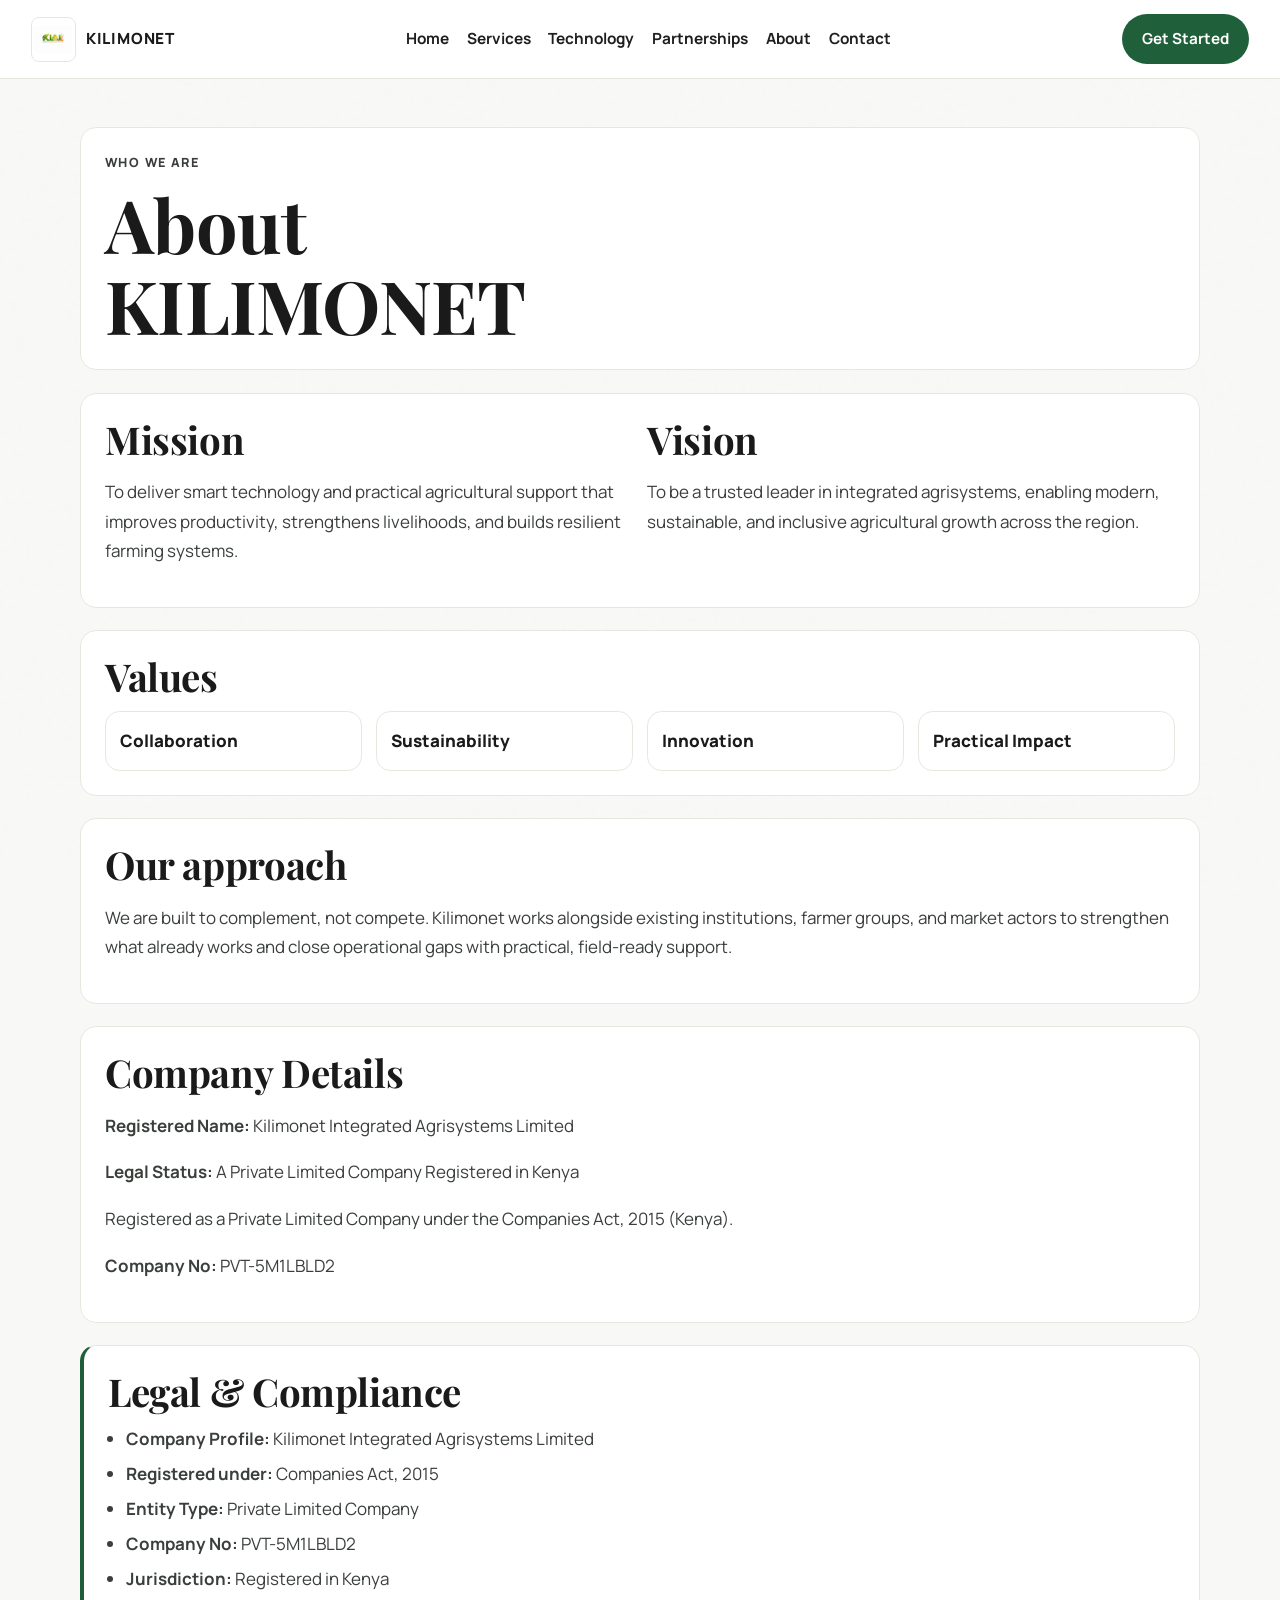
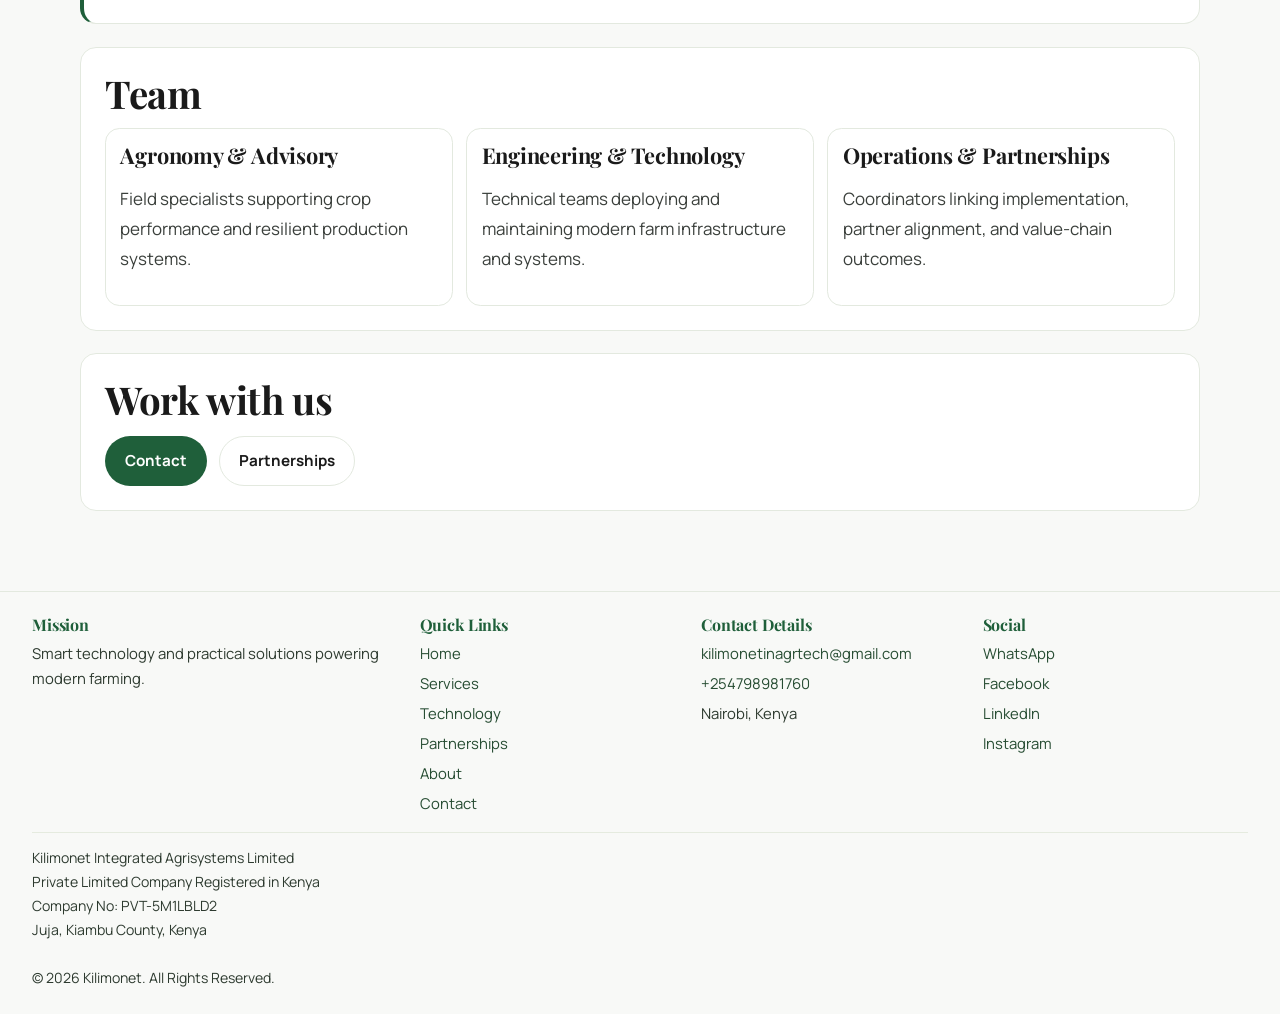
==== about.html @ 145b1c63 "project ready" ====
<!doctype html>
<html lang="en">
<head>
  <meta charset="UTF-8" />
  <meta name="viewport" content="width=device-width, initial-scale=1.0" />
  <title>About | Kilimonet Integrated Agrisystems Limited</title>
  <meta
    name="description"
    content="About Kilimonet Integrated Agrisystems Limited: mission, vision, values, and practical collaboration model."
  />
  <link rel="icon" type="image/png" href="kilimonet.logo.png" />
  <link rel="shortcut icon" type="image/png" href="kilimonet.logo.png" />
  <link rel="apple-touch-icon" href="kilimonet.logo.png" />
  <link rel="preconnect" href="https://fonts.googleapis.com" />
  <link rel="preconnect" href="https://fonts.gstatic.com" crossorigin />
  <link
    href="https://fonts.googleapis.com/css2?family=Manrope:wght@400;500;700;800&family=Playfair+Display:wght@600;700&display=swap"
    rel="stylesheet"
  />
  <link rel="stylesheet" href="styles.css" />
  <link rel="stylesheet" href="about-page.css" />
</head>
<body>
  <div class="grain"></div>

  <header class="site-header">
    <a class="brand" href="index.html#top" aria-label="Kilimonet home">
      <img class="brand-logo" src="kilimonet.logo.png" alt="Kilimonet Integrated Agrisystems Limited logo" />
      <span class="brand-name">KILIMONET</span>
    </a>
    <nav class="nav" id="main-nav">
      <a href="index.html#top">Home</a>
      <a href="services.html">Services</a>
      <a href="technology.html">Technology</a>
      <a href="partnerships.html">Partnerships</a>
      <a href="about.html">About</a>
      <a href="contact.html">Contact</a>
    </nav>
    <div class="header-controls">
      <a href="intake.html" class="btn btn-primary header-cta">Get Started</a>
      <button class="menu-toggle" aria-label="Toggle navigation" aria-expanded="false" type="button">&#9776;</button>
    </div>
  </header>

  <main class="about-main">
    <section class="about-hero reveal">
      <p class="eyebrow">Who We Are</p>
      <h1>About KILIMONET</h1>
    </section>

    <section class="mission-vision reveal">
      <article>
        <h2>Mission</h2>
        <p>
          To deliver smart technology and practical agricultural support that improves productivity,
          strengthens livelihoods, and builds resilient farming systems.
        </p>
      </article>
      <article>
        <h2>Vision</h2>
        <p>
          To be a trusted leader in integrated agrisystems, enabling modern, sustainable, and
          inclusive agricultural growth across the region.
        </p>
      </article>
    </section>

    <section class="values-block reveal">
      <h2>Values</h2>
      <div class="values-grid">
        <article class="value-card">Collaboration</article>
        <article class="value-card">Sustainability</article>
        <article class="value-card">Innovation</article>
        <article class="value-card">Practical Impact</article>
      </div>
    </section>

    <section class="approach-block reveal">
      <h2>Our approach</h2>
      <p>
        We are built to complement, not compete. Kilimonet works alongside existing institutions,
        farmer groups, and market actors to strengthen what already works and close operational gaps
        with practical, field-ready support.
      </p>
    </section>

    <section class="company-details-block reveal">
      <h2>Company Details</h2>
      <p><strong>Registered Name:</strong> Kilimonet Integrated Agrisystems Limited</p>
      <p><strong>Legal Status:</strong> A Private Limited Company Registered in Kenya</p>
      <p>Registered as a Private Limited Company under the Companies Act, 2015 (Kenya).</p>
      <p><strong>Company No:</strong> PVT-5M1LBLD2</p>
    </section>

    <section class="legal-compliance-block reveal">
      <h2>Legal &amp; Compliance</h2>
      <ul>
        <li><strong>Company Profile:</strong> Kilimonet Integrated Agrisystems Limited</li>
        <li><strong>Registered under:</strong> Companies Act, 2015</li>
        <li><strong>Entity Type:</strong> Private Limited Company</li>
        <li><strong>Company No:</strong> PVT-5M1LBLD2</li>
        <li><strong>Jurisdiction:</strong> Registered in Kenya</li>
      </ul>
    </section>

    <section class="team-block reveal">
      <h2>Team</h2>
      <div class="team-grid">
        <article class="team-card">
          <h3>Agronomy &amp; Advisory</h3>
          <p>Field specialists supporting crop performance and resilient production systems.</p>
        </article>
        <article class="team-card">
          <h3>Engineering &amp; Technology</h3>
          <p>Technical teams deploying and maintaining modern farm infrastructure and systems.</p>
        </article>
        <article class="team-card">
          <h3>Operations &amp; Partnerships</h3>
          <p>Coordinators linking implementation, partner alignment, and value-chain outcomes.</p>
        </article>
      </div>
    </section>

    <section class="about-cta reveal">
      <h2>Work with us</h2>
      <div class="cta-row">
        <a href="contact.html" class="btn btn-primary">Contact</a>
        <a href="partnerships.html" class="btn btn-secondary">Partnerships</a>
      </div>
    </section>
  </main>

  <footer class="site-footer">
    <div class="footer-grid">
      <section class="footer-block">
        <h3>Mission</h3>
        <p>Smart technology and practical solutions powering modern farming.</p>
      </section>
      <section class="footer-block">
        <h3>Quick Links</h3>
        <ul class="footer-links">
          <li><a href="index.html#top">Home</a></li>
          <li><a href="services.html">Services</a></li>
          <li><a href="technology.html">Technology</a></li>
          <li><a href="partnerships.html">Partnerships</a></li>
          <li><a href="about.html">About</a></li>
          <li><a href="contact.html">Contact</a></li>
        </ul>
      </section>
      <section class="footer-block">
        <h3>Contact Details</h3>
        <ul class="footer-links">
          <li><a href="mailto:kilimonetinagrtech@gmail.com">kilimonetinagrtech@gmail.com</a></li>
          <li><a href="tel:+254798981760">+254798981760</a></li>
          <li>Nairobi, Kenya</li>
        </ul>
      </section>
      <section class="footer-block">
        <h3>Social</h3>
        <ul class="footer-links">
          <li><a href="https://wa.me/254798981760" target="_blank" rel="noreferrer">WhatsApp</a></li>
          <li><a href="https://facebook.com/" target="_blank" rel="noreferrer">Facebook</a></li>
          <li><a href="https://linkedin.com/" target="_blank" rel="noreferrer">LinkedIn</a></li>
          <li><a href="https://instagram.com/" target="_blank" rel="noreferrer">Instagram</a></li>
        </ul>
      </section>
    </div>
    <p class="copyright">Kilimonet Integrated Agrisystems Limited<br />Private Limited Company Registered in Kenya<br />Company No: PVT-5M1LBLD2<br />Juja, Kiambu County, Kenya<br /><br />© 2026 Kilimonet. All Rights Reserved.</p>
  </footer>

  <script src="script.js"></script>
</body>
</html>
---- styles.css ----
:root {
  --bg: #F8F9F7;
  --bg-soft: #ffffff;
  --ink: #1A1A1A;
  --muted: #3a3f3b;
  --accent: #1F5F3A;
  --accent-deep: #1F5F3A;
  --accent-warm: #F4A300;
  --accent-soft: #3FA34D;
  --line: #e3e9df;
  --card: #ffffff;
  --white: #ffffff;
  --white-soft: #ffffffeb;
  --text-strong: #1e1e1e;
  --text-subtle: #3f533d;
  --text-emphasis: #2f4f38;
  --text-meta: #4e5d50;
  --footer-text: #2d3a2f;
  --footer-link: #264c32;
  --selection-bg: #d8eadb;
  --focus-ring: #2a7f45;
  --surface-mint: #e6eee8;
  --line-soft: #e5ebdf;
  --line-contrast: #c7d8ca;
  --chip-line: #cfe0d2;
  --input-line: #c9d6cc;
  --cta-strong-border: #17482c;
  --cta-soft-text: #e8f3eb;
  --cta-soft-line: #d7eadc;
  --success-bg: #eef5ef;
  --radius-sm: 0.82rem;
  --radius-md: 1rem;
  --radius-lg: 1.2rem;
  --shadow-sm: none;
  --shadow-md: none;
  --shadow-lg: none;
}

* {
  box-sizing: border-box;
}

html,
body {
  margin: 0;
  min-height: 100%;
  scroll-behavior: smooth;
}

body {
  font-family: "Manrope", sans-serif;
  font-size: 17px;
  color: var(--ink);
  background: var(--bg);
  line-height: 1.7;
  overflow-x: hidden;
  text-rendering: optimizeLegibility;
  -webkit-font-smoothing: antialiased;
}

::selection {
  background: var(--selection-bg);
  color: var(--ink);
}

.grain {
  position: fixed;
  inset: 0;
  pointer-events: none;
  opacity: 0.04;
  background-image: url("data:image/svg+xml,%3Csvg viewBox='0 0 160 160' xmlns='http://www.w3.org/2000/svg'%3E%3Cfilter id='n'%3E%3CfeTurbulence type='fractalNoise' baseFrequency='0.82' numOctaves='2' stitchTiles='stitch'/%3E%3C/filter%3E%3Crect width='160' height='160' filter='url(%23n)' opacity='0.23'/%3E%3C/svg%3E");
  z-index: -1;
}

.site-header {
  position: sticky;
  top: 0;
  z-index: 30;
  display: flex;
  align-items: center;
  justify-content: space-between;
  gap: 1rem;
  padding: 0.9rem clamp(1rem, 2.4vw, 2.6rem);
  backdrop-filter: blur(10px);
  background: var(--white-soft);
  border-bottom: 1px solid var(--line);
  transition: box-shadow 0.24s ease, background 0.24s ease;
}

.site-header.scrolled {
  box-shadow: none;
}

.brand {
  display: flex;
  align-items: center;
  gap: 0.65rem;
  text-decoration: none;
  color: var(--ink);
}

.brand-logo {
  width: clamp(2rem, 5vw, 2.8rem);
  height: clamp(2rem, 5vw, 2.8rem);
  object-fit: contain;
  border-radius: 0.5rem;
  border: 1px solid var(--line);
  background: var(--white);
  padding: 0.08rem;
}

.brand-name {
  font-size: clamp(0.92rem, 1.2vw, 1.05rem);
  font-weight: 800;
  letter-spacing: 0.05em;
}

.nav {
  display: flex;
  gap: clamp(0.65rem, 1.4vw, 1.2rem);
}

.nav a {
  text-decoration: none;
  color: var(--text-strong);
  font-weight: 700;
  font-size: 0.96rem;
  position: relative;
  transition: color 0.22s ease;
}

.nav a::after {
  content: "";
  position: absolute;
  left: 0;
  bottom: -0.2rem;
  width: 100%;
  height: 2px;
  background: var(--accent-soft);
  transform: scaleX(0);
  transform-origin: left;
  transition: transform 0.24s ease;
}

.nav a:hover {
  color: var(--accent-deep);
}

.nav a:hover::after,
.nav a:focus-visible::after {
  transform: scaleX(1);
}

.header-controls {
  display: flex;
  align-items: center;
  gap: 0.55rem;
}

.menu-toggle {
  display: none;
}

main {
  width: min(1160px, 92vw);
  margin: 0 auto;
  padding: 3rem 0 5rem;
}

h1,
h2,
h3 {
  font-family: "Playfair Display", serif;
  margin: 0;
  line-height: 1.1;
  letter-spacing: -0.01em;
}

h2 {
  font-size: clamp(1.8rem, 3.3vw, 3rem);
}

h3 {
  font-size: clamp(1.08rem, 1.7vw, 1.4rem);
}

.hero {
  display: grid;
  grid-template-columns: 1fr 1fr;
  gap: 1.3rem;
  align-items: center;
}

.hero-copy {
  background: var(--card);
  border: 1px solid var(--line);
  border-radius: var(--radius-lg);
  padding: clamp(1.4rem, 2.4vw, 2.3rem);
  box-shadow: none;
}

.eyebrow {
  margin: 0;
  text-transform: uppercase;
  letter-spacing: 0.11em;
  color: var(--accent-deep);
  font-size: 0.79rem;
  font-weight: 800;
}

h1 {
  margin-top: 0.65rem;
  font-size: clamp(2.4rem, 6vw, 5rem);
  max-width: 13ch;
}

.lead {
  margin: 0.95rem 0 0.35rem;
  color: var(--muted);
  font-weight: 600;
  max-width: 38ch;
}

.tagline {
  margin: 0;
  color: var(--text-subtle);
  max-width: 44ch;
}

.hero-actions {
  display: flex;
  flex-wrap: wrap;
  gap: 0.75rem;
  margin-top: 1rem;
}

.hero-cred {
  margin-top: 0.9rem;
  font-size: 0.8rem;
  color: var(--muted);
  letter-spacing: 0.01em;
}

.btn {
  text-decoration: none;
  border: 1px solid transparent;
  border-radius: 999px;
  padding: 0.68rem 1.2rem;
  font-weight: 700;
  font-size: 0.95rem;
  transition: transform 0.25s ease, box-shadow 0.25s ease, background-color 0.25s ease, border-color 0.25s ease;
  display: inline-flex;
  align-items: center;
  justify-content: center;
}

.btn:hover {
  transform: translateY(-2px);
}

.btn:focus-visible,
.nav a:focus-visible,
input:focus-visible,
textarea:focus-visible,
select:focus-visible {
  outline: 2px solid var(--focus-ring);
  outline-offset: 2px;
}

.btn-primary {
  background: var(--accent);
  color: var(--white);
  box-shadow: none;
}

.btn-secondary {
  border-color: var(--line);
  color: var(--ink);
  background: var(--white);
}

.btn-secondary:hover {
  border-color: var(--line-contrast);
  background: var(--white);
}

.trust-chips {
  list-style: none;
  margin: 1rem 0 0;
  padding: 0;
  display: flex;
  flex-wrap: wrap;
  gap: 0.5rem;
}

.trust-chips li {
  font-size: 0.82rem;
  font-weight: 700;
  color: var(--accent-deep);
  border: 1px solid var(--chip-line);
  border-radius: 999px;
  padding: 0.35rem 0.7rem;
  background: var(--white);
}

.hero-visual {
  border-radius: var(--radius-lg);
  overflow: hidden;
  border: 1px solid var(--line);
  min-height: 340px;
  background: var(--surface-mint);
  box-shadow: none;
}

.hero-visual img {
  width: 100%;
  height: 100%;
  object-fit: cover;
  display: block;
  transition: transform 0.6s ease;
}

.hero-visual:hover img {
  transform: none;
}

.problem-strip,
.services-featured,
.about-preview,
.tech-solutions,
.labour-highlight,
.proof-section,
.final-cta,
.contact-strip,
.panel,
.contact {
  margin-top: 3rem;
}

.problem-strip {
  display: grid;
  grid-template-columns: repeat(3, minmax(0, 1fr));
  gap: 0.8rem;
}

.problem-card {
  background: var(--card);
  border: 1px solid var(--line);
  border-radius: var(--radius-md);
  padding: 1.2rem;
  box-shadow: none;
  transition: border-color 0.24s ease;
}

.problem-card:hover {
  transform: none;
  border-color: var(--line-contrast);
}

.problem-card h3 {
  font-size: 1.25rem;
  margin-top: 0.55rem;
}

.problem-card p {
  margin: 0.5rem 0 0;
  color: var(--muted);
}

.mini-icon {
  width: 2rem;
  height: 2rem;
  border-radius: 0.45rem;
  border: 1px solid var(--line-contrast);
  color: var(--accent-deep);
  font-size: 0.72rem;
  font-weight: 800;
  display: inline-flex;
  align-items: center;
  justify-content: center;
  letter-spacing: 0.03em;
}

.services-grid {
  margin-top: 1rem;
  display: grid;
  grid-template-columns: 1fr 1fr;
  gap: 0.85rem;
}

.service-categories {
  margin-top: 1rem;
  display: grid;
  grid-template-columns: repeat(3, minmax(0, 1fr));
  gap: 0.9rem;
}

.service-category {
  background: var(--card);
  border: 1px solid var(--line);
  border-radius: var(--radius-md);
  padding: 1rem;
}

.service-category h3 {
  margin-bottom: 0.45rem;
}

.service-category ul {
  margin: 0;
  padding-left: 1rem;
  color: var(--muted);
}

.service-category li {
  margin: 0.26rem 0;
}

.service-group {
  background: var(--card);
  border: 1px solid var(--line);
  border-radius: var(--radius-md);
  padding: 0.9rem 1rem;
  box-shadow: none;
  transition: border-color 0.24s ease;
}

.service-group:hover {
  transform: none;
  border-color: var(--line-contrast);
}

.service-group summary {
  list-style: none;
  cursor: default;
  font-family: "Playfair Display", serif;
  font-size: 1.32rem;
  font-weight: 700;
}

.service-group summary::-webkit-details-marker {
  display: none;
}

.service-group ul {
  margin: 0.65rem 0 0;
  padding-left: 1.1rem;
  color: var(--muted);
}

.service-group-wide {
  grid-column: 1 / -1;
}

.about-preview {
  display: grid;
  grid-template-columns: 0.9fr 1.1fr;
  gap: 1rem;
  background: var(--card);
  border: 1px solid var(--line);
  border-radius: var(--radius-md);
  padding: clamp(1rem, 1.8vw, 1.5rem);
  box-shadow: none;
}

.about-preview h2 {
  font-size: clamp(1.35rem, 2.3vw, 2rem);
}

.about-preview p {
  margin-top: 0;
  color: var(--muted);
}

.tech-solutions .section-head p {
  margin: 0.5rem 0 0;
  color: var(--muted);
}

.tech-grid {
  margin-top: 1rem;
  display: grid;
  grid-template-columns: repeat(3, minmax(0, 1fr));
  gap: 1rem;
}

.tech-card {
  background: var(--card);
  border: 1px solid var(--line);
  border-radius: var(--radius-md);
  padding: 1.15rem;
  box-shadow: none;
  transition: border-color 0.24s ease;
}

.tech-card:hover {
  transform: none;
  border-color: var(--line-contrast);
}

.tech-icon {
  width: 2.2rem;
  height: 2.2rem;
  border-radius: 0.55rem;
  display: inline-flex;
  align-items: center;
  justify-content: center;
  background: var(--accent);
  color: var(--white);
  font-size: 0.8rem;
  font-weight: 800;
}

.tech-card h3 {
  margin-top: 0.7rem;
  font-size: 1.28rem;
}

.tech-card p {
  margin: 0.5rem 0 0.8rem;
  color: var(--muted);
}

.tech-card a {
  color: var(--accent-deep);
  font-weight: 700;
  text-decoration: none;
}

.cta-row {
  margin-top: 1rem;
  display: flex;
  flex-wrap: wrap;
  gap: 0.7rem;
}

.labour-highlight {
  display: grid;
  grid-template-columns: 1.05fr 0.95fr;
  gap: 1rem;
  background: var(--white);
  border: 1px solid var(--line);
  border-radius: var(--radius-md);
  padding: clamp(1rem, 2vw, 1.5rem);
}

.labour-highlight p {
  color: var(--muted);
}

.labour-highlight ul {
  margin: 0;
  padding-left: 1.1rem;
  color: var(--muted);
  align-self: center;
}

.labour-highlight li {
  margin: 0.35rem 0;
}

.proof-grid {
  margin-top: 1rem;
  display: grid;
  grid-template-columns: repeat(5, minmax(0, 1fr));
  gap: 0.75rem;
}

.proof-list {
  list-style: none;
  margin: 1rem 0 0;
  padding: 0;
  display: grid;
  gap: 0.48rem;
}

.proof-list li {
  position: relative;
  padding-left: 1.35rem;
  color: var(--muted);
}

.proof-list li::before {
  content: "\2713";
  position: absolute;
  left: 0;
  top: 0.08rem;
  color: var(--accent-soft);
  font-weight: 800;
}

.proof-card {
  background: var(--card);
  border: 1px solid var(--line);
  border-radius: var(--radius-sm);
  padding: 0.8rem 0.9rem 0.8rem 2rem;
  color: var(--text-emphasis);
  font-weight: 700;
  position: relative;
}

.proof-card::before {
  content: "\2713";
  position: absolute;
  left: 0.75rem;
  top: 0.76rem;
  color: var(--accent-deep);
  font-weight: 800;
}

.final-cta {
  background: var(--accent);
  border-radius: 1rem;
  border: 1px solid var(--cta-strong-border);
  padding: clamp(1rem, 2vw, 1.6rem);
  color: var(--white);
}

.final-cta h2 {
  max-width: 24ch;
}

.final-cta p {
  margin-top: 0.4rem;
  color: var(--cta-soft-text);
}

.final-cta .btn-secondary {
  border-color: var(--cta-soft-line);
  color: var(--white);
  background: transparent;
}

.contact-strip {
  background: var(--card);
  border: 1px solid var(--line);
  border-radius: var(--radius-md);
  padding: clamp(1rem, 2vw, 1.4rem);
  box-shadow: none;
}

.contact-strip-grid {
  margin-top: 0.85rem;
  display: grid;
  grid-template-columns: 0.85fr 1.15fr;
  gap: 1rem;
  align-items: start;
}

.contact-points p {
  margin: 0.4rem 0;
  color: var(--muted);
}

.contact-points a {
  color: var(--accent-deep);
  text-decoration: none;
}

.whatsapp-btn {
  margin-bottom: 0.55rem;
}

.panel,
.contact-form {
  background: var(--card);
  border: 1px solid var(--line);
  border-radius: var(--radius-md);
  box-shadow: none;
}

.panel {
  padding: clamp(1rem, 2vw, 1.6rem);
}

.panel p,
.contact > p {
  color: var(--muted);
}

#partnerships.panel {
  background: #f2f7f2;
}

.contact-form {
  margin-top: 1rem;
  padding: 1rem;
  display: grid;
  grid-template-columns: 1fr 1fr;
  gap: 0.8rem;
}

.contact-form label {
  display: grid;
  gap: 0.35rem;
  font-size: 0.95rem;
  font-weight: 600;
}

.contact-form label:last-of-type,
.contact-form button {
  grid-column: 1 / -1;
}

input,
textarea {
  font: inherit;
  width: 100%;
  padding: 0.72rem 0.82rem;
  border-radius: 0.6rem;
  border: 1px solid var(--input-line);
  background: var(--white);
  transition: border-color 0.2s ease, box-shadow 0.2s ease;
}

input:focus,
textarea:focus {
  outline: 2px solid var(--accent-soft);
  outline-offset: 1px;
  border-color: var(--accent-soft);
  box-shadow: none;
}

.site-footer {
  border-top: 1px solid var(--line);
  padding: 1.5rem clamp(1rem, 2.5vw, 2.6rem);
  color: var(--footer-text);
  font-size: 0.93rem;
  background: var(--bg);
}

.footer-grid {
  display: grid;
  grid-template-columns: 1.4fr 1fr 1fr 1fr;
  gap: 1rem;
}

.footer-block h3 {
  font-family: "Playfair Display", serif;
  margin: 0 0 0.45rem;
  font-size: 1rem;
  color: var(--accent-deep);
}

.footer-block p {
  margin: 0;
}

.footer-links {
  list-style: none;
  margin: 0;
  padding: 0;
  display: grid;
  gap: 0.3rem;
}

.footer-links a {
  text-decoration: none;
  color: var(--footer-link);
}

.footer-links a:hover {
  color: var(--accent-deep);
}

.copyright {
  border-top: 1px solid var(--line-soft);
  margin: 1rem 0 0;
  padding-top: 0.8rem;
  font-size: 0.88rem;
}

.company-meta {
  display: inline-block;
  margin-top: 0.22rem;
  font-size: 0.76rem;
  color: var(--text-meta);
  letter-spacing: 0.01em;
}

.reveal {
  opacity: 0;
  transform: translateY(16px);
  transition: opacity 0.55s ease, transform 0.55s ease;
}

.reveal.visible {
  opacity: 1;
  transform: translateY(0);
}

@media (prefers-reduced-motion: reduce) {
  *,
  *::before,
  *::after {
    animation-duration: 0.01ms !important;
    animation-iteration-count: 1 !important;
    transition-duration: 0.01ms !important;
    scroll-behavior: auto !important;
  }
}

@media (max-width: 980px) {
  body {
    font-size: 16px;
    line-height: 1.65;
  }

  main {
    padding: 2.2rem 0 3.5rem;
  }

  .hero,
  .problem-strip,
  .services-grid,
  .service-categories,
  .about-preview,
  .tech-grid,
  .labour-highlight,
  .proof-grid,
  .contact-strip-grid,
  .contact-form,
  .footer-grid {
    grid-template-columns: 1fr;
  }

  .site-header {
    position: sticky;
    padding: 0.75rem 0.95rem;
    gap: 0.55rem;
  }

  .brand-name {
    max-width: 12ch;
    font-size: 0.72rem;
    letter-spacing: 0.03em;
  }

.menu-toggle {
    display: inline-flex;
    align-items: center;
    justify-content: center;
    border: 1px solid var(--line);
    background: var(--white);
    color: var(--ink);
    border-radius: 999px;
    padding: 0.35rem 0.72rem;
    font-weight: 700;
    font-size: 0.95rem;
    line-height: 1;
  }

  .nav {
    position: absolute;
    top: calc(100% + 0.5rem);
    right: 1rem;
    min-width: 200px;
    display: none;
    flex-direction: column;
    background: var(--white);
    border: 1px solid var(--line);
    border-radius: 0.8rem;
    padding: 0.65rem;
    box-shadow: none;
  }

  .nav a {
    font-size: 0.9rem;
    padding: 0.2rem 0;
  }

  .nav.open {
    display: flex;
  }

  .header-cta {
    padding: 0.42rem 0.72rem;
    font-size: 0.75rem;
  }

  h1 {
    font-size: clamp(2rem, 10.5vw, 3.1rem);
    max-width: 12ch;
  }

  h2 {
    font-size: clamp(1.55rem, 7vw, 2.15rem);
  }

  h3 {
    font-size: clamp(1.03rem, 4.7vw, 1.3rem);
  }

  .eyebrow {
    font-size: 0.7rem;
    letter-spacing: 0.1em;
  }

  .lead,
  .tagline {
    max-width: 100%;
    font-size: 0.98rem;
  }

  .problem-strip,
  .services-featured,
  .about-preview,
  .tech-solutions,
  .labour-highlight,
  .proof-section,
  .final-cta,
  .contact-strip,
  .panel,
  .contact {
    margin-top: 2rem;
  }

  .hero-visual {
    min-height: 235px;
  }

  .hero-copy,
  .problem-card,
  .service-group,
  .tech-card,
  .panel,
  .contact-strip {
    padding: 0.95rem;
    box-shadow: none;
  }

  .trust-chips li {
    font-size: 0.75rem;
    padding: 0.28rem 0.58rem;
  }

  .service-group {
    padding: 0.8rem;
  }

  .service-group summary {
    cursor: pointer;
    position: relative;
    padding-right: 1.4rem;
  }

  .service-group summary::after {
    content: "+";
    position: absolute;
    right: 0;
    top: 0;
    color: var(--accent-deep);
    font-weight: 800;
  }

  .service-group[open] summary::after {
    content: "-";
  }
}

@media (max-width: 640px) {
  main {
    width: min(1140px, 94vw);
    padding: 1.8rem 0 3rem;
  }

  .site-header {
    padding: 0.66rem 0.72rem;
  }

  .brand-logo {
    width: 1.95rem;
    height: 1.95rem;
  }

  h1 {
    font-size: clamp(1.84rem, 10vw, 2.5rem);
  }

  h2 {
    font-size: clamp(1.42rem, 8vw, 1.9rem);
  }

  .btn {
    width: 100%;
  }

  .hero-actions,
  .cta-row {
    flex-direction: column;
  }

  .footer-grid {
    gap: 0.8rem;
  }
}

@media (max-width: 430px) {
  .site-header {
    padding: 0.62rem 0.62rem;
  }

  .brand-name {
    max-width: 11ch;
    font-size: 0.69rem;
  }

  .header-controls {
    gap: 0.38rem;
  }

  .header-cta {
    padding: 0.36rem 0.6rem;
    font-size: 0.7rem;
  }

  .menu-toggle {
    padding: 0.32rem 0.58rem;
    font-size: 0.9rem;
  }

  .hero-copy,
  .problem-card,
  .service-group,
  .tech-card,
  .panel,
  .contact-strip {
    padding: 0.82rem;
  }
}

@media (max-width: 380px) {
  body {
    font-size: 15px;
  }

  h1 {
    font-size: clamp(1.68rem, 10.6vw, 2.15rem);
  }

  h2 {
    font-size: clamp(1.28rem, 8.2vw, 1.65rem);
  }

  .hero-actions,
  .cta-row {
    gap: 0.52rem;
  }

  .btn {
    font-size: 0.88rem;
    padding: 0.58rem 0.84rem;
  }

  .trust-chips li {
    font-size: 0.7rem;
    padding: 0.24rem 0.48rem;
  }
}

@media (min-width: 768px) and (max-width: 1024px) and (orientation: portrait) {
  body {
    font-size: 16.5px;
  }

  main {
    width: 93vw;
    padding: 2.5rem 0 4rem;
  }

  h1 {
    font-size: clamp(2.3rem, 5.1vw, 3.6rem);
  }

  h2 {
    font-size: clamp(1.65rem, 2.9vw, 2.35rem);
  }

  .hero {
    grid-template-columns: 1fr;
    gap: 1rem;
  }

  .hero-visual {
    min-height: 300px;
  }

  .proof-grid {
    grid-template-columns: repeat(2, minmax(0, 1fr));
  }
}
---- about-page.css ----
.about-main {
  width: min(1120px, 92vw);
  margin: 0 auto;
  padding: 3rem 0 5rem;
}

.about-hero,
.mission-vision,
.values-block,
.approach-block,
.company-details-block,
.legal-compliance-block,
.team-block,
.about-cta {
  background: var(--bg-soft);
  border: 1px solid var(--line);
  border-radius: 1rem;
  padding: clamp(1rem, 2vw, 1.5rem);
}

.mission-vision,
.values-block,
.approach-block,
.company-details-block,
.legal-compliance-block,
.team-block,
.about-cta {
  margin-top: 1.4rem;
}

.about-hero h1 {
  margin-top: 0.55rem;
  font-size: clamp(2.6rem, 6vw, 4.6rem);
}

.about-main h2 {
  font-size: clamp(1.7rem, 3vw, 2.5rem);
}

.about-main p,
.about-main li {
  line-height: 1.75;
  color: var(--muted);
}

.mission-vision {
  display: grid;
  grid-template-columns: 1fr 1fr;
  gap: 0.9rem;
}

.values-grid,
.team-grid {
  margin-top: 0.85rem;
  display: grid;
  gap: 0.85rem;
}

.values-grid {
  grid-template-columns: repeat(4, minmax(0, 1fr));
}

.team-grid {
  grid-template-columns: repeat(3, minmax(0, 1fr));
}

.value-card,
.team-card {
  background: var(--bg-soft);
  border: 1px solid var(--line);
  border-radius: 0.9rem;
  padding: 0.9rem;
}

.value-card {
  font-weight: 800;
}

.legal-compliance-block {
  border-left: 4px solid var(--accent-deep);
  box-shadow: none;
}

.legal-compliance-block ul {
  margin: 0.7rem 0 0;
  padding-left: 1.1rem;
}

.legal-compliance-block li {
  margin: 0.34rem 0;
}

@media (max-width: 980px) {
  .about-main {
    width: 94vw;
    padding: 2.1rem 0 3.2rem;
  }

  .about-hero h1 {
    font-size: clamp(2rem, 10vw, 3rem);
  }

  .mission-vision,
  .values-grid,
  .team-grid {
    grid-template-columns: 1fr;
  }

  .team-card,
  .value-card {
    padding: 0.75rem;
  }
}

@media (max-width: 640px) {
  .about-hero h1 {
    font-size: clamp(1.82rem, 9.4vw, 2.35rem);
  }
}

@media (max-width: 430px) {
  .about-main {
    width: 95vw;
    padding: 1.8rem 0 2.8rem;
  }

  .about-hero h1 {
    font-size: clamp(1.74rem, 9.8vw, 2.2rem);
  }
}

@media (max-width: 380px) {
  .about-hero h1 {
    font-size: clamp(1.58rem, 10.2vw, 2rem);
  }
}

@media (min-width: 768px) and (max-width: 1024px) and (orientation: portrait) {
  .about-main {
    width: 93vw;
    padding: 2.4rem 0 3.6rem;
  }

  .about-hero h1 {
    font-size: clamp(2.25rem, 5.4vw, 3.25rem);
  }
}

.value-card,
.team-card,
.mission-vision,
.approach-block,
.about-cta {
  box-shadow: none;
}

.value-card,
.team-card {
  transition: border-color 0.24s ease;
}

.value-card:hover,
.team-card:hover {
  transform: none;
  box-shadow: none;
}
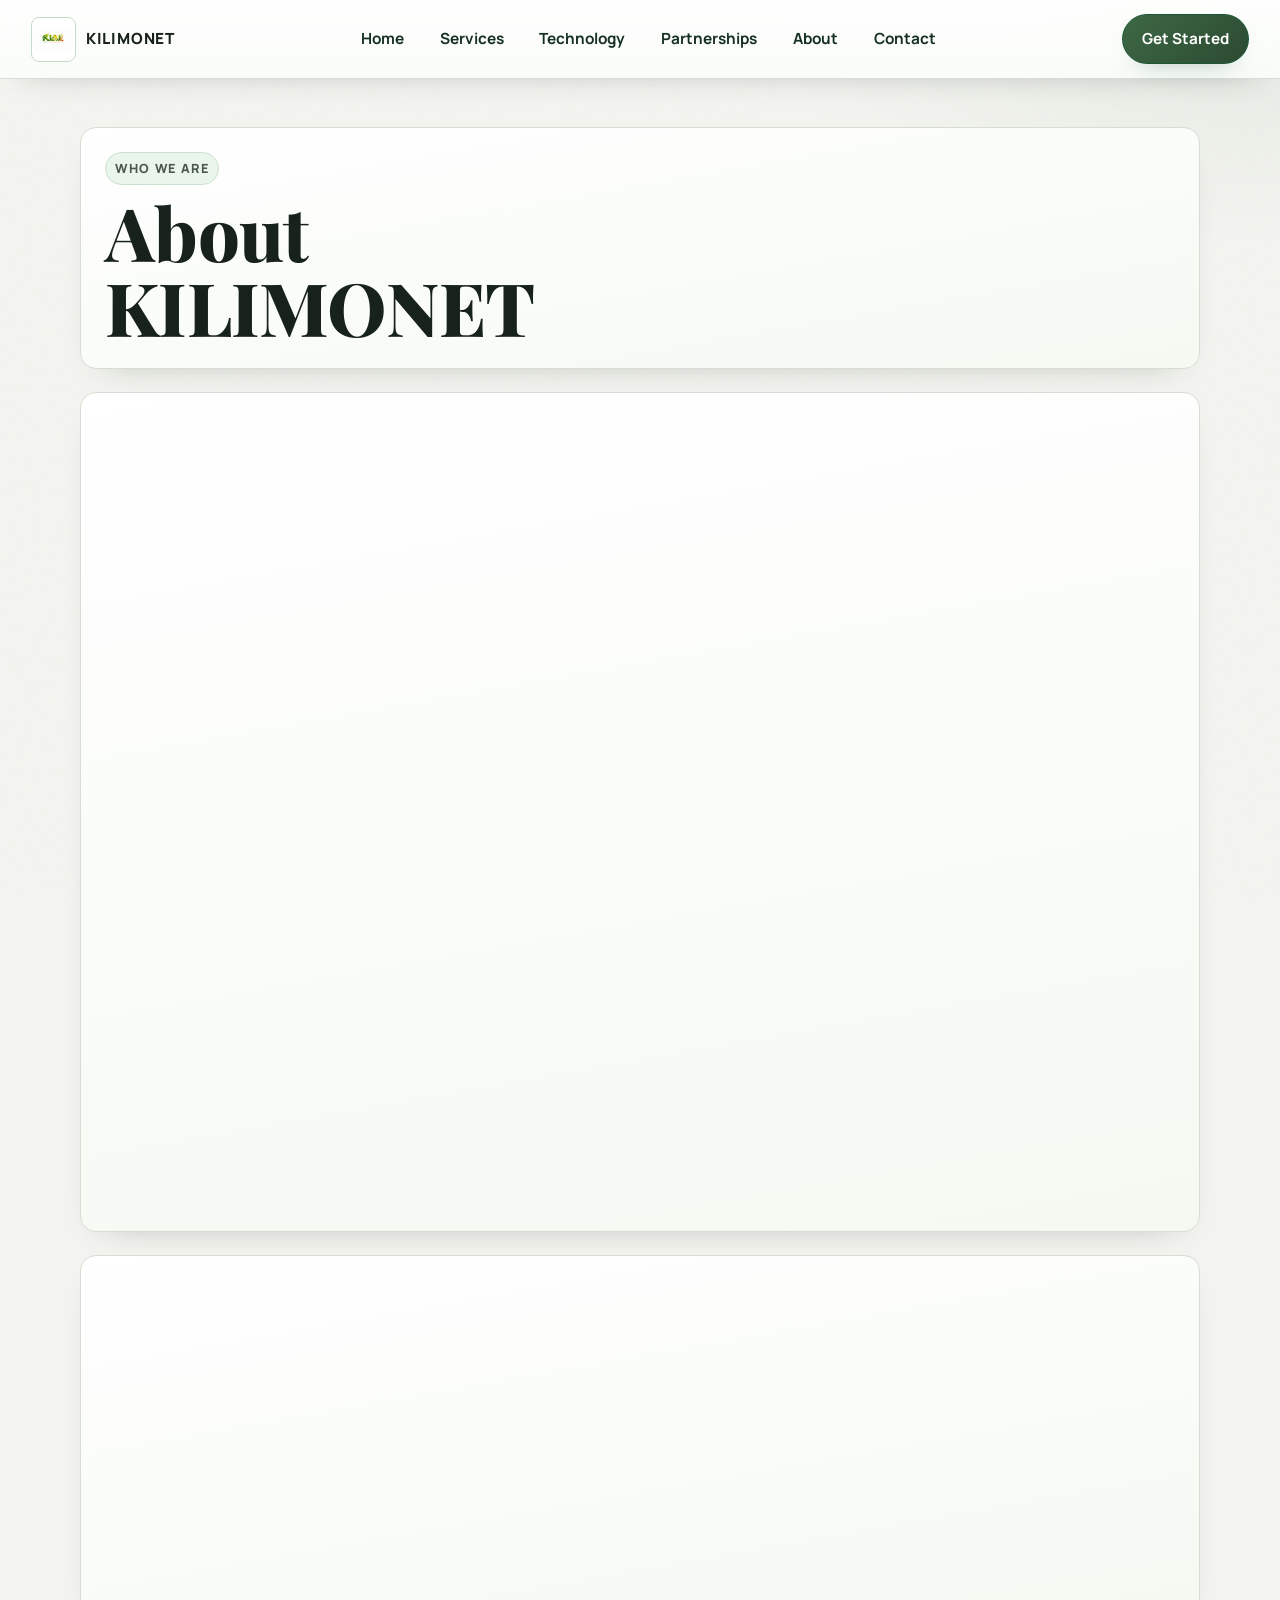
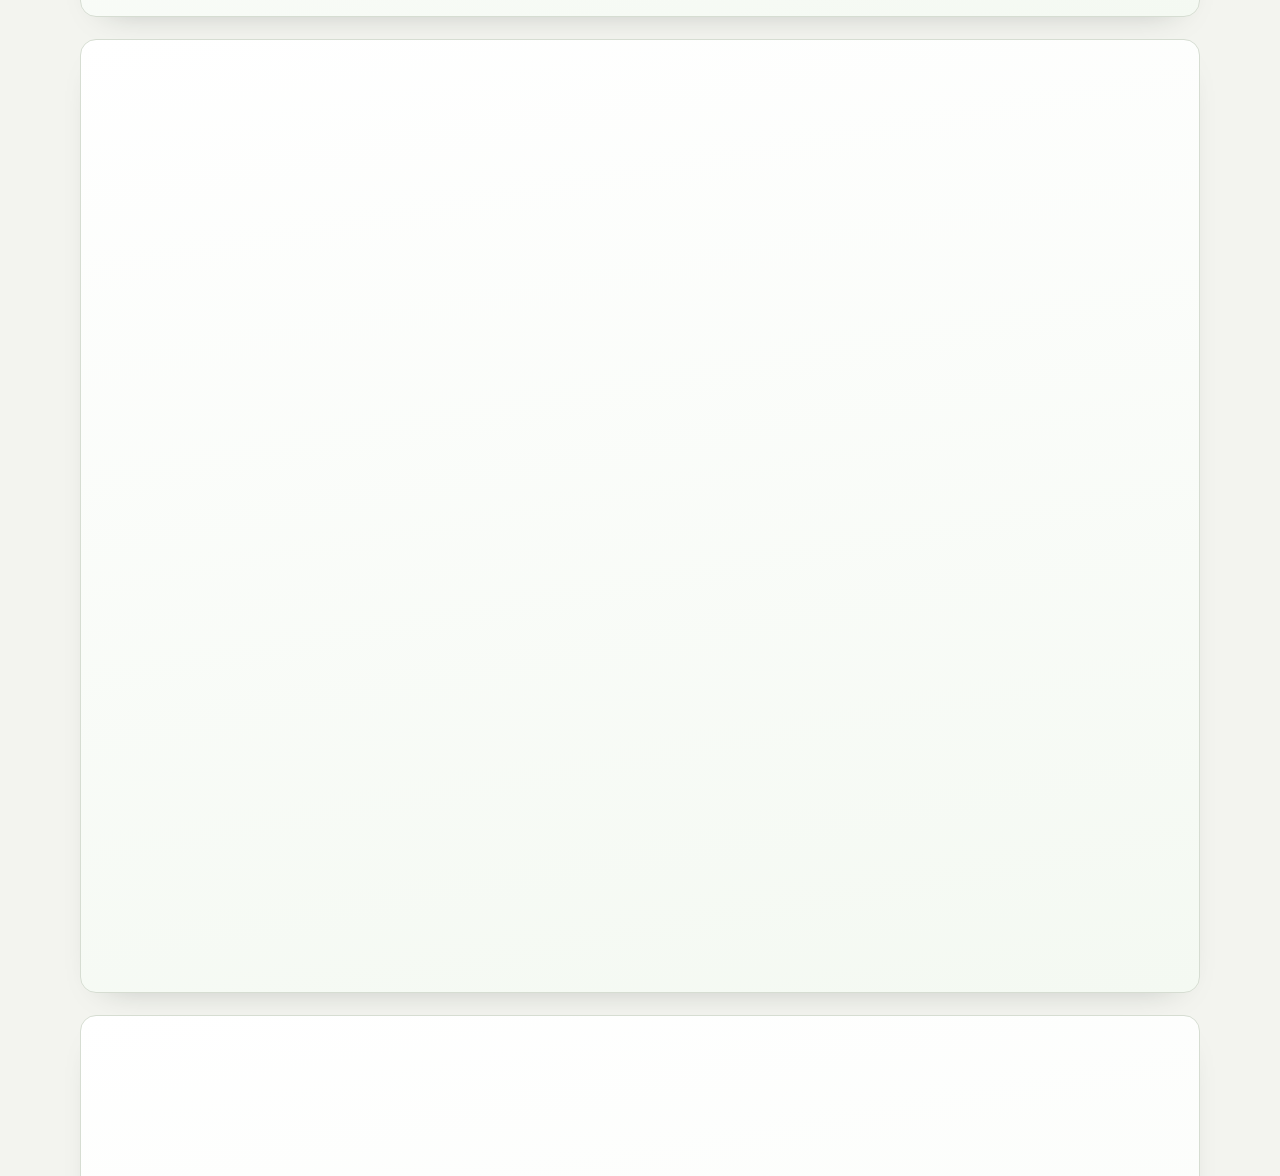
==== commit 0faa8453: "Update site content" ====
--- a/about.html
+++ b/about.html
@@ -8,24 +8,28 @@
     name="description"
     content="About Kilimonet Integrated Agrisystems Limited: mission, vision, values, and practical collaboration model."
   />
-  <link rel="icon" type="image/png" href="kilimonet.logo.png" />
-  <link rel="shortcut icon" type="image/png" href="kilimonet.logo.png" />
-  <link rel="apple-touch-icon" href="kilimonet.logo.png" />
+  <link rel="icon" type="image/png" href="kilimonet.icon.png" />
+  <link rel="shortcut icon" type="image/png" href="kilimonet.icon.png" />
+  <link rel="apple-touch-icon" href="kilimonet.icon.png" />
   <link rel="preconnect" href="https://fonts.googleapis.com" />
   <link rel="preconnect" href="https://fonts.gstatic.com" crossorigin />
-  <link
-    href="https://fonts.googleapis.com/css2?family=Manrope:wght@400;500;700;800&family=Playfair+Display:wght@600;700&display=swap"
-    rel="stylesheet"
-  />
-  <link rel="stylesheet" href="styles.css" />
-  <link rel="stylesheet" href="about-page.css" />
+  <link rel="preload" as="style" href="https://fonts.googleapis.com/css2?family=Manrope:wght@400;500;700;800&family=Playfair+Display:wght@600;700&display=swap" />
+  <link href="https://fonts.googleapis.com/css2?family=Manrope:wght@400;500;700;800&family=Playfair+Display:wght@600;700&display=swap" rel="stylesheet" media="print" onload="this.media='all'" />
+  <noscript><link href="https://fonts.googleapis.com/css2?family=Manrope:wght@400;500;700;800&family=Playfair+Display:wght@600;700&display=swap" rel="stylesheet" /></noscript>
+  <link rel="stylesheet" href="critical.css" />
+  <link rel="preload" as="style" href="styles.css" />
+  <link href="styles.css" rel="stylesheet" media="print" onload="this.media='all'" />
+  <noscript><link rel="stylesheet" href="styles.css" /></noscript>
+  <link rel="preload" as="style" href="about-page.css" />
+  <link href="about-page.css" rel="stylesheet" media="print" onload="this.media='all'" />
+  <noscript><link rel="stylesheet" href="about-page.css" /></noscript>
 </head>
-<body>
+<body class="page-about">
   <div class="grain"></div>
 
   <header class="site-header">
     <a class="brand" href="index.html#top" aria-label="Kilimonet home">
-      <img class="brand-logo" src="kilimonet.logo.png" alt="Kilimonet Integrated Agrisystems Limited logo" />
+      <img class="brand-logo" src="kilimonet.logo.small.webp" width="160" height="107" decoding="async" alt="Kilimonet Integrated Agrisystems Limited logo" />
       <span class="brand-name">KILIMONET</span>
     </a>
     <nav class="nav" id="main-nav">
@@ -130,6 +134,14 @@
     </section>
   </main>
 
+  <section class="intake-rail">
+    <div>
+      <h2>Ready to start your project?</h2>
+      <p>Share your goals and location, and we'll prepare the right support plan.</p>
+    </div>
+    <a href="intake.html" class="btn btn-secondary">Start Project Intake</a>
+  </section>
+
   <footer class="site-footer">
     <div class="footer-grid">
       <section class="footer-block">
@@ -145,6 +157,7 @@
           <li><a href="partnerships.html">Partnerships</a></li>
           <li><a href="about.html">About</a></li>
           <li><a href="contact.html">Contact</a></li>
+          <li><a href="intake.html">Start Intake</a></li>
         </ul>
       </section>
       <section class="footer-block">
@@ -168,6 +181,6 @@
     <p class="copyright">Kilimonet Integrated Agrisystems Limited<br />Private Limited Company Registered in Kenya<br />Company No: PVT-5M1LBLD2<br />Juja, Kiambu County, Kenya<br /><br />© 2026 Kilimonet. All Rights Reserved.</p>
   </footer>
 
-  <script src="script.js"></script>
+  <script src="script.js" defer></script>
 </body>
 </html>
--- a/critical.css
+++ b/critical.css
@@ -0,0 +1,345 @@
+:root {
+  --bg: #f3f4ef;
+  --ink: #18221c;
+  --muted: #4b5850;
+  --accent: #22573a;
+  --accent-deep: #173d29;
+  --line: #d6ddd2;
+  --white: #ffffff;
+  --surface-mint: #e6ece4;
+  --radius-lg: 1.24rem;
+  --shadow-sm: 0 14px 34px -26px rgba(22, 31, 25, 0.38);
+  --shadow-md: 0 26px 60px -36px rgba(20, 30, 24, 0.35);
+  --shadow-lg: 0 34px 84px -44px rgba(16, 24, 19, 0.42);
+  --wash: radial-gradient(1200px 520px at 10% -10%, rgba(173, 188, 165, 0.22), transparent 62%),
+    radial-gradient(900px 420px at 100% 0%, rgba(136, 154, 142, 0.14), transparent 58%);
+  --hero-panel: linear-gradient(165deg, #ffffff 0%, #f5f7f2 100%);
+}
+
+body.page-about {
+  --accent: #3d6845;
+  --accent-deep: #2c4a31;
+  --accent-soft: #739a7a;
+}
+
+body.page-services {
+  --accent: #2f6347;
+  --accent-deep: #214733;
+  --accent-soft: #6f987f;
+}
+
+body.page-technology {
+  --accent: #2a6663;
+  --accent-deep: #1d4a47;
+  --accent-soft: #68918f;
+  --focus-ring: #2a6663;
+}
+
+body.page-partnerships {
+  --accent: #355f72;
+  --accent-deep: #264454;
+  --accent-soft: #6f8fa0;
+  --focus-ring: #355f72;
+}
+
+body.page-labour {
+  --accent: #7b6131;
+  --accent-deep: #5b4724;
+  --accent-soft: #a98e61;
+  --focus-ring: #7b6131;
+}
+
+body.page-contact {
+  --accent: #3d6384;
+  --accent-deep: #2b4960;
+  --accent-soft: #7592ab;
+  --focus-ring: #3d6384;
+}
+
+body.page-intake {
+  --accent: #7b5638;
+  --accent-deep: #5a3f2a;
+  --accent-soft: #a58466;
+  --focus-ring: #7b5638;
+}
+
+* {
+  box-sizing: border-box;
+}
+
+html,
+body {
+  margin: 0;
+  min-height: 100%;
+  scroll-behavior: smooth;
+}
+
+body {
+  font-family: "Manrope", sans-serif;
+  font-size: 17px;
+  color: var(--ink);
+  background: var(--wash), var(--bg);
+  line-height: 1.7;
+  overflow-x: hidden;
+  text-rendering: optimizeLegibility;
+  -webkit-font-smoothing: antialiased;
+}
+
+.grain {
+  position: fixed;
+  inset: 0;
+  pointer-events: none;
+  opacity: 0.03;
+  z-index: -1;
+}
+
+.site-header {
+  position: sticky;
+  top: 0;
+  z-index: 30;
+  display: flex;
+  align-items: center;
+  justify-content: space-between;
+  gap: 1rem;
+  padding: 0.9rem clamp(1rem, 2.4vw, 2.6rem);
+  backdrop-filter: blur(12px);
+  background: linear-gradient(180deg, rgba(255, 255, 255, 0.93), rgba(250, 253, 249, 0.9));
+  border-bottom: 1px solid var(--line);
+  box-shadow: var(--shadow-sm);
+}
+
+.brand {
+  display: flex;
+  align-items: center;
+  gap: 0.65rem;
+  text-decoration: none;
+  color: var(--ink);
+}
+
+.brand-logo {
+  width: clamp(2rem, 5vw, 2.8rem);
+  height: clamp(2rem, 5vw, 2.8rem);
+  object-fit: contain;
+  border-radius: 0.5rem;
+  border: 1px solid #c7dac9;
+  background: var(--white);
+  padding: 0.08rem;
+}
+
+.brand-name {
+  font-size: clamp(0.92rem, 1.2vw, 1.05rem);
+  font-weight: 800;
+  letter-spacing: 0.05em;
+}
+
+.nav {
+  display: flex;
+  gap: clamp(0.65rem, 1.4vw, 1.2rem);
+}
+
+.nav a {
+  text-decoration: none;
+  color: #163022;
+  font-weight: 700;
+  font-size: 0.96rem;
+}
+
+.header-controls {
+  display: flex;
+  align-items: center;
+  gap: 0.55rem;
+}
+
+.menu-toggle {
+  display: none;
+}
+
+main {
+  width: min(1160px, 92vw);
+  margin: 0 auto;
+  padding: 3rem 0 5rem;
+}
+
+h1,
+h2,
+h3 {
+  font-family: "Playfair Display", serif;
+  margin: 0;
+  line-height: 1.1;
+}
+
+h1 {
+  margin-top: 0.65rem;
+  font-size: clamp(2.4rem, 6vw, 5rem);
+  max-width: 13ch;
+  line-height: 1.02;
+  font-weight: 800;
+}
+
+h2 {
+  font-size: clamp(1.8rem, 3.3vw, 3rem);
+}
+
+h3 {
+  font-size: clamp(1.08rem, 1.7vw, 1.4rem);
+}
+
+.eyebrow {
+  margin: 0;
+  text-transform: uppercase;
+  letter-spacing: 0.11em;
+  color: var(--accent-deep);
+  font-size: 0.79rem;
+  font-weight: 800;
+  display: inline-flex;
+  align-items: center;
+  gap: 0.35rem;
+  padding: 0.28rem 0.58rem;
+  border-radius: 999px;
+  background: #eaf5eb;
+  border: 1px solid #cbe0ce;
+}
+
+.lead {
+  margin: 0.95rem 0 0.35rem;
+  color: var(--muted);
+  font-weight: 600;
+  max-width: 38ch;
+}
+
+.btn {
+  text-decoration: none;
+  border: 1px solid transparent;
+  border-radius: 999px;
+  padding: 0.68rem 1.2rem;
+  font-weight: 700;
+  font-size: 0.95rem;
+  display: inline-flex;
+  align-items: center;
+  justify-content: center;
+}
+
+.btn-primary {
+  background: linear-gradient(135deg, var(--accent) 0%, var(--accent-deep) 100%);
+  color: var(--white);
+}
+
+.btn-secondary {
+  border-color: var(--line);
+  color: var(--ink);
+  background: var(--white);
+}
+
+.hero {
+  display: grid;
+  grid-template-columns: 1fr 1fr;
+  gap: 1.3rem;
+  align-items: center;
+}
+
+.hero-copy {
+  background: var(--hero-panel);
+  border: 1px solid var(--line);
+  border-radius: var(--radius-lg);
+  padding: clamp(1.4rem, 2.4vw, 2.3rem);
+  box-shadow: var(--shadow-md);
+}
+
+.hero-actions {
+  display: flex;
+  flex-wrap: wrap;
+  gap: 0.75rem;
+  margin-top: 1rem;
+}
+
+.hero-visual {
+  border-radius: var(--radius-lg);
+  overflow: hidden;
+  border: 1px solid var(--line);
+  min-height: 340px;
+  background: var(--surface-mint);
+  box-shadow: var(--shadow-lg);
+}
+
+.hero-visual img {
+  width: 100%;
+  height: 100%;
+  object-fit: cover;
+  display: block;
+}
+
+.js .reveal {
+  opacity: 0;
+  transform: translateY(16px);
+  transition: opacity 0.55s ease, transform 0.55s ease;
+}
+
+.js .reveal.visible {
+  opacity: 1;
+  transform: translateY(0);
+}
+
+@media (max-width: 980px) {
+  body {
+    font-size: 16px;
+    line-height: 1.65;
+  }
+
+  main {
+    padding: 2.2rem 0 3.5rem;
+  }
+
+  .hero {
+    grid-template-columns: 1fr;
+  }
+
+  .site-header {
+    padding: 0.75rem 0.95rem;
+    gap: 0.55rem;
+  }
+
+  .brand-name {
+    max-width: 12ch;
+    font-size: 0.72rem;
+  }
+
+  .menu-toggle {
+    display: inline-flex;
+    align-items: center;
+    justify-content: center;
+    border: 1px solid var(--line);
+    background: var(--white);
+    color: var(--ink);
+    border-radius: 999px;
+    padding: 0.35rem 0.72rem;
+    font-weight: 700;
+    font-size: 0.95rem;
+    line-height: 1;
+  }
+
+  .nav {
+    position: absolute;
+    top: calc(100% + 0.5rem);
+    right: 1rem;
+    min-width: 200px;
+    display: none;
+    flex-direction: column;
+    background: var(--white);
+    border: 1px solid var(--line);
+    border-radius: 0.8rem;
+    padding: 0.65rem;
+  }
+
+  .nav.open {
+    display: flex;
+  }
+
+  h1 {
+    font-size: clamp(2rem, 10.5vw, 3.1rem);
+    max-width: 12ch;
+  }
+
+  .hero-visual {
+    min-height: 235px;
+  }
+}
--- a/styles.css
+++ b/styles.css
@@ -1,39 +1,43 @@
 :root {
-  --bg: #F8F9F7;
+  --bg: #f3f4ef;
   --bg-soft: #ffffff;
-  --ink: #1A1A1A;
-  --muted: #3a3f3b;
-  --accent: #1F5F3A;
-  --accent-deep: #1F5F3A;
-  --accent-warm: #F4A300;
-  --accent-soft: #3FA34D;
-  --line: #e3e9df;
+  --ink: #18221c;
+  --muted: #4b5850;
+  --accent: #22573a;
+  --accent-deep: #173d29;
+  --accent-warm: #b3894a;
+  --accent-soft: #5d8f71;
+  --line: #d6ddd2;
   --card: #ffffff;
   --white: #ffffff;
   --white-soft: #ffffffeb;
-  --text-strong: #1e1e1e;
-  --text-subtle: #3f533d;
-  --text-emphasis: #2f4f38;
-  --text-meta: #4e5d50;
-  --footer-text: #2d3a2f;
-  --footer-link: #264c32;
-  --selection-bg: #d8eadb;
-  --focus-ring: #2a7f45;
-  --surface-mint: #e6eee8;
-  --line-soft: #e5ebdf;
-  --line-contrast: #c7d8ca;
-  --chip-line: #cfe0d2;
-  --input-line: #c9d6cc;
+  --text-strong: #163022;
+  --text-subtle: #3f5a47;
+  --text-emphasis: #244d33;
+  --text-meta: #4f6556;
+  --footer-text: #1f3526;
+  --footer-link: #235138;
+  --selection-bg: #dee8dc;
+  --focus-ring: #2a6445;
+  --surface-mint: #e6ece4;
+  --line-soft: #dde7d8;
+  --line-contrast: #bdd2c0;
+  --chip-line: #c7ddcb;
+  --input-line: #bfd0c3;
   --cta-strong-border: #17482c;
-  --cta-soft-text: #e8f3eb;
-  --cta-soft-line: #d7eadc;
+  --cta-soft-text: #edf2ec;
+  --cta-soft-line: #d6e1d7;
   --success-bg: #eef5ef;
   --radius-sm: 0.82rem;
   --radius-md: 1rem;
-  --radius-lg: 1.2rem;
-  --shadow-sm: none;
-  --shadow-md: none;
-  --shadow-lg: none;
+  --radius-lg: 1.24rem;
+  --shadow-sm: 0 14px 34px -26px rgba(22, 31, 25, 0.38);
+  --shadow-md: 0 26px 60px -36px rgba(20, 30, 24, 0.35);
+  --shadow-lg: 0 34px 84px -44px rgba(16, 24, 19, 0.42);
+  --wash: radial-gradient(1200px 520px at 10% -10%, rgba(173, 188, 165, 0.22), transparent 62%),
+    radial-gradient(900px 420px at 100% 0%, rgba(136, 154, 142, 0.14), transparent 58%);
+  --hero-panel: linear-gradient(165deg, #ffffff 0%, #f5f7f2 100%);
+  --cta-panel: linear-gradient(135deg, #22573a 0%, #173d29 100%);
 }
 
 * {
@@ -51,7 +55,7 @@
   font-family: "Manrope", sans-serif;
   font-size: 17px;
   color: var(--ink);
-  background: var(--bg);
+  background: var(--wash), var(--bg);
   line-height: 1.7;
   overflow-x: hidden;
   text-rendering: optimizeLegibility;
@@ -67,7 +71,7 @@
   position: fixed;
   inset: 0;
   pointer-events: none;
-  opacity: 0.04;
+  opacity: 0.03;
   background-image: url("data:image/svg+xml,%3Csvg viewBox='0 0 160 160' xmlns='http://www.w3.org/2000/svg'%3E%3Cfilter id='n'%3E%3CfeTurbulence type='fractalNoise' baseFrequency='0.82' numOctaves='2' stitchTiles='stitch'/%3E%3C/filter%3E%3Crect width='160' height='160' filter='url(%23n)' opacity='0.23'/%3E%3C/svg%3E");
   z-index: -1;
 }
@@ -81,14 +85,16 @@
   justify-content: space-between;
   gap: 1rem;
   padding: 0.9rem clamp(1rem, 2.4vw, 2.6rem);
-  backdrop-filter: blur(10px);
-  background: var(--white-soft);
+  backdrop-filter: blur(12px);
+  background: linear-gradient(180deg, rgba(255, 255, 255, 0.93), rgba(250, 253, 249, 0.9));
   border-bottom: 1px solid var(--line);
-  transition: box-shadow 0.24s ease, background 0.24s ease;
+  box-shadow: var(--shadow-sm);
+  transition: box-shadow 0.24s ease, background 0.24s ease, border-color 0.24s ease;
 }
 
 .site-header.scrolled {
-  box-shadow: none;
+  border-bottom-color: #c8d8c9;
+  box-shadow: 0 14px 26px -20px rgba(14, 43, 23, 0.42);
 }
 
 .brand {
@@ -104,9 +110,10 @@
   height: clamp(2rem, 5vw, 2.8rem);
   object-fit: contain;
   border-radius: 0.5rem;
-  border: 1px solid var(--line);
+  border: 1px solid #c7dac9;
   background: var(--white);
   padding: 0.08rem;
+  box-shadow: inset 0 0 0 1px rgba(255, 255, 255, 0.75);
 }
 
 .brand-name {
@@ -126,7 +133,9 @@
   font-weight: 700;
   font-size: 0.96rem;
   position: relative;
-  transition: color 0.22s ease;
+  border-radius: 999px;
+  padding: 0.22rem 0.56rem;
+  transition: color 0.22s ease, background-color 0.22s ease;
 }
 
 .nav a::after {
@@ -144,6 +153,7 @@
 
 .nav a:hover {
   color: var(--accent-deep);
+  background: #ecf5ee;
 }
 
 .nav a:hover::after,
@@ -174,6 +184,7 @@
   margin: 0;
   line-height: 1.1;
   letter-spacing: -0.01em;
+  text-wrap: balance;
 }
 
 h2 {
@@ -182,6 +193,19 @@
 
 h3 {
   font-size: clamp(1.08rem, 1.7vw, 1.4rem);
+}
+
+.section-head {
+  display: inline-grid;
+  gap: 0.35rem;
+}
+
+.section-head::after {
+  content: "";
+  width: 64px;
+  height: 3px;
+  border-radius: 999px;
+  background: linear-gradient(90deg, var(--accent) 0%, var(--accent-soft) 100%);
 }
 
 .hero {
@@ -192,11 +216,11 @@
 }
 
 .hero-copy {
-  background: var(--card);
+  background: var(--hero-panel);
   border: 1px solid var(--line);
   border-radius: var(--radius-lg);
   padding: clamp(1.4rem, 2.4vw, 2.3rem);
-  box-shadow: none;
+  box-shadow: var(--shadow-md);
 }
 
 .eyebrow {
@@ -206,12 +230,21 @@
   color: var(--accent-deep);
   font-size: 0.79rem;
   font-weight: 800;
+  display: inline-flex;
+  align-items: center;
+  gap: 0.35rem;
+  padding: 0.28rem 0.58rem;
+  border-radius: 999px;
+  background: #eaf5eb;
+  border: 1px solid #cbe0ce;
 }
 
 h1 {
   margin-top: 0.65rem;
   font-size: clamp(2.4rem, 6vw, 5rem);
   max-width: 13ch;
+  line-height: 1.02;
+  font-weight: 800;
 }
 
 .lead {
@@ -219,12 +252,6 @@
   color: var(--muted);
   font-weight: 600;
   max-width: 38ch;
-}
-
-.tagline {
-  margin: 0;
-  color: var(--text-subtle);
-  max-width: 44ch;
 }
 
 .hero-actions {
@@ -248,7 +275,7 @@
   padding: 0.68rem 1.2rem;
   font-weight: 700;
   font-size: 0.95rem;
-  transition: transform 0.25s ease, box-shadow 0.25s ease, background-color 0.25s ease, border-color 0.25s ease;
+  transition: transform 0.25s ease, box-shadow 0.25s ease, background-color 0.25s ease, border-color 0.25s ease, color 0.25s ease;
   display: inline-flex;
   align-items: center;
   justify-content: center;
@@ -268,38 +295,25 @@
 }
 
 .btn-primary {
-  background: var(--accent);
+  background: linear-gradient(135deg, var(--accent) 0%, var(--accent-deep) 100%);
   color: var(--white);
-  box-shadow: none;
+  border-color: #1a5737;
+  box-shadow: 0 12px 26px -18px rgba(18, 72, 43, 0.55);
+}
+
+.btn-primary:hover {
+  box-shadow: 0 16px 32px -18px rgba(18, 72, 43, 0.62);
 }
 
 .btn-secondary {
   border-color: var(--line);
   color: var(--ink);
   background: var(--white);
+  box-shadow: var(--shadow-sm);
 }
 
 .btn-secondary:hover {
   border-color: var(--line-contrast);
-  background: var(--white);
-}
-
-.trust-chips {
-  list-style: none;
-  margin: 1rem 0 0;
-  padding: 0;
-  display: flex;
-  flex-wrap: wrap;
-  gap: 0.5rem;
-}
-
-.trust-chips li {
-  font-size: 0.82rem;
-  font-weight: 700;
-  color: var(--accent-deep);
-  border: 1px solid var(--chip-line);
-  border-radius: 999px;
-  padding: 0.35rem 0.7rem;
   background: var(--white);
 }
 
@@ -309,7 +323,7 @@
   border: 1px solid var(--line);
   min-height: 340px;
   background: var(--surface-mint);
-  box-shadow: none;
+  box-shadow: var(--shadow-lg);
 }
 
 .hero-visual img {
@@ -317,11 +331,11 @@
   height: 100%;
   object-fit: cover;
   display: block;
-  transition: transform 0.6s ease;
+  transition: transform 0.7s ease;
 }
 
 .hero-visual:hover img {
-  transform: none;
+  transform: scale(1.03);
 }
 
 .problem-strip,
@@ -332,8 +346,7 @@
 .proof-section,
 .final-cta,
 .contact-strip,
-.panel,
-.contact {
+.panel {
   margin-top: 3rem;
 }
 
@@ -348,13 +361,14 @@
   border: 1px solid var(--line);
   border-radius: var(--radius-md);
   padding: 1.2rem;
-  box-shadow: none;
-  transition: border-color 0.24s ease;
+  box-shadow: var(--shadow-sm);
+  transition: transform 0.24s ease, border-color 0.24s ease, box-shadow 0.24s ease;
 }
 
 .problem-card:hover {
-  transform: none;
+  transform: translateY(-2px);
   border-color: var(--line-contrast);
+  box-shadow: var(--shadow-md);
 }
 
 .problem-card h3 {
@@ -381,13 +395,6 @@
   letter-spacing: 0.03em;
 }
 
-.services-grid {
-  margin-top: 1rem;
-  display: grid;
-  grid-template-columns: 1fr 1fr;
-  gap: 0.85rem;
-}
-
 .service-categories {
   margin-top: 1rem;
   display: grid;
@@ -400,6 +407,7 @@
   border: 1px solid var(--line);
   border-radius: var(--radius-md);
   padding: 1rem;
+  box-shadow: var(--shadow-sm);
 }
 
 .service-category h3 {
@@ -414,42 +422,6 @@
 
 .service-category li {
   margin: 0.26rem 0;
-}
-
-.service-group {
-  background: var(--card);
-  border: 1px solid var(--line);
-  border-radius: var(--radius-md);
-  padding: 0.9rem 1rem;
-  box-shadow: none;
-  transition: border-color 0.24s ease;
-}
-
-.service-group:hover {
-  transform: none;
-  border-color: var(--line-contrast);
-}
-
-.service-group summary {
-  list-style: none;
-  cursor: default;
-  font-family: "Playfair Display", serif;
-  font-size: 1.32rem;
-  font-weight: 700;
-}
-
-.service-group summary::-webkit-details-marker {
-  display: none;
-}
-
-.service-group ul {
-  margin: 0.65rem 0 0;
-  padding-left: 1.1rem;
-  color: var(--muted);
-}
-
-.service-group-wide {
-  grid-column: 1 / -1;
 }
 
 .about-preview {
@@ -460,7 +432,7 @@
   border: 1px solid var(--line);
   border-radius: var(--radius-md);
   padding: clamp(1rem, 1.8vw, 1.5rem);
-  box-shadow: none;
+  box-shadow: var(--shadow-md);
 }
 
 .about-preview h2 {
@@ -489,26 +461,14 @@
   border: 1px solid var(--line);
   border-radius: var(--radius-md);
   padding: 1.15rem;
-  box-shadow: none;
-  transition: border-color 0.24s ease;
+  box-shadow: var(--shadow-sm);
+  transition: transform 0.24s ease, border-color 0.24s ease, box-shadow 0.24s ease;
 }
 
 .tech-card:hover {
-  transform: none;
+  transform: translateY(-2px);
   border-color: var(--line-contrast);
-}
-
-.tech-icon {
-  width: 2.2rem;
-  height: 2.2rem;
-  border-radius: 0.55rem;
-  display: inline-flex;
-  align-items: center;
-  justify-content: center;
-  background: var(--accent);
-  color: var(--white);
-  font-size: 0.8rem;
-  font-weight: 800;
+  box-shadow: var(--shadow-md);
 }
 
 .tech-card h3 {
@@ -538,7 +498,7 @@
   display: grid;
   grid-template-columns: 1.05fr 0.95fr;
   gap: 1rem;
-  background: var(--white);
+  background: linear-gradient(180deg, #ffffff 0%, #f7fbf6 100%);
   border: 1px solid var(--line);
   border-radius: var(--radius-md);
   padding: clamp(1rem, 2vw, 1.5rem);
@@ -557,13 +517,6 @@
 
 .labour-highlight li {
   margin: 0.35rem 0;
-}
-
-.proof-grid {
-  margin-top: 1rem;
-  display: grid;
-  grid-template-columns: repeat(5, minmax(0, 1fr));
-  gap: 0.75rem;
 }
 
 .proof-list {
@@ -589,31 +542,13 @@
   font-weight: 800;
 }
 
-.proof-card {
-  background: var(--card);
-  border: 1px solid var(--line);
-  border-radius: var(--radius-sm);
-  padding: 0.8rem 0.9rem 0.8rem 2rem;
-  color: var(--text-emphasis);
-  font-weight: 700;
-  position: relative;
-}
-
-.proof-card::before {
-  content: "\2713";
-  position: absolute;
-  left: 0.75rem;
-  top: 0.76rem;
-  color: var(--accent-deep);
-  font-weight: 800;
-}
-
 .final-cta {
-  background: var(--accent);
+  background: var(--cta-panel);
   border-radius: 1rem;
   border: 1px solid var(--cta-strong-border);
   padding: clamp(1rem, 2vw, 1.6rem);
   color: var(--white);
+  box-shadow: var(--shadow-lg);
 }
 
 .final-cta h2 {
@@ -636,7 +571,7 @@
   border: 1px solid var(--line);
   border-radius: var(--radius-md);
   padding: clamp(1rem, 2vw, 1.4rem);
-  box-shadow: none;
+  box-shadow: var(--shadow-md);
 }
 
 .contact-strip-grid {
@@ -666,7 +601,8 @@
   background: var(--card);
   border: 1px solid var(--line);
   border-radius: var(--radius-md);
-  box-shadow: none;
+  box-shadow: var(--shadow-sm);
+  transition: box-shadow 0.22s ease, transform 0.22s ease, border-color 0.22s ease;
 }
 
 .panel {
@@ -674,12 +610,12 @@
 }
 
 .panel p,
-.contact > p {
+.panel > p {
   color: var(--muted);
 }
 
 #partnerships.panel {
-  background: #f2f7f2;
+  background: linear-gradient(180deg, #f5faf4 0%, #edf6ed 100%);
 }
 
 .contact-form {
@@ -718,7 +654,38 @@
   outline: 2px solid var(--accent-soft);
   outline-offset: 1px;
   border-color: var(--accent-soft);
-  box-shadow: none;
+  box-shadow: 0 0 0 4px rgba(78, 184, 115, 0.14);
+}
+
+.intake-rail {
+  width: min(1160px, 92vw);
+  margin: 0 auto 1.2rem;
+  padding: clamp(1rem, 2vw, 1.35rem);
+  border-radius: var(--radius-md);
+  border: 1px solid var(--line);
+  background: linear-gradient(135deg, var(--accent) 0%, var(--accent-deep) 100%);
+  color: var(--white);
+  box-shadow: var(--shadow-lg);
+  display: grid;
+  grid-template-columns: 1fr auto;
+  gap: 0.9rem;
+  align-items: center;
+}
+
+.intake-rail h2 {
+  font-size: clamp(1.35rem, 2.6vw, 2rem);
+}
+
+.intake-rail p {
+  margin: 0.3rem 0 0;
+  color: var(--cta-soft-text);
+}
+
+.intake-rail .btn-secondary {
+  background: var(--white);
+  color: var(--accent-deep);
+  border-color: var(--white);
+  min-width: 190px;
 }
 
 .site-footer {
@@ -726,7 +693,7 @@
   padding: 1.5rem clamp(1rem, 2.5vw, 2.6rem);
   color: var(--footer-text);
   font-size: 0.93rem;
-  background: var(--bg);
+  background: linear-gradient(180deg, #eef5ec 0%, #e8f1e7 100%);
 }
 
 .footer-grid {
@@ -757,6 +724,7 @@
 .footer-links a {
   text-decoration: none;
   color: var(--footer-link);
+  transition: color 0.2s ease;
 }
 
 .footer-links a:hover {
@@ -770,23 +738,23 @@
   font-size: 0.88rem;
 }
 
-.company-meta {
-  display: inline-block;
-  margin-top: 0.22rem;
-  font-size: 0.76rem;
-  color: var(--text-meta);
-  letter-spacing: 0.01em;
-}
-
-.reveal {
+.js .reveal {
   opacity: 0;
   transform: translateY(16px);
   transition: opacity 0.55s ease, transform 0.55s ease;
 }
 
-.reveal.visible {
+.js .reveal.visible {
   opacity: 1;
   transform: translateY(0);
+}
+
+@supports (content-visibility: auto) {
+  main > section:not(:first-child),
+  .hero-cred {
+    content-visibility: auto;
+    contain-intrinsic-size: 1px 680px;
+  }
 }
 
 @media (prefers-reduced-motion: reduce) {
@@ -812,12 +780,11 @@
 
   .hero,
   .problem-strip,
-  .services-grid,
   .service-categories,
   .about-preview,
   .tech-grid,
   .labour-highlight,
-  .proof-grid,
+  .intake-rail,
   .contact-strip-grid,
   .contact-form,
   .footer-grid {
@@ -896,8 +863,7 @@
     letter-spacing: 0.1em;
   }
 
-  .lead,
-  .tagline {
+  .lead {
     max-width: 100%;
     font-size: 0.98rem;
   }
@@ -910,8 +876,7 @@
   .proof-section,
   .final-cta,
   .contact-strip,
-  .panel,
-  .contact {
+  .panel {
     margin-top: 2rem;
   }
 
@@ -921,41 +886,12 @@
 
   .hero-copy,
   .problem-card,
-  .service-group,
   .tech-card,
   .panel,
   .contact-strip {
     padding: 0.95rem;
     box-shadow: none;
   }
-
-  .trust-chips li {
-    font-size: 0.75rem;
-    padding: 0.28rem 0.58rem;
-  }
-
-  .service-group {
-    padding: 0.8rem;
-  }
-
-  .service-group summary {
-    cursor: pointer;
-    position: relative;
-    padding-right: 1.4rem;
-  }
-
-  .service-group summary::after {
-    content: "+";
-    position: absolute;
-    right: 0;
-    top: 0;
-    color: var(--accent-deep);
-    font-weight: 800;
-  }
-
-  .service-group[open] summary::after {
-    content: "-";
-  }
 }
 
 @media (max-width: 640px) {
@@ -1021,7 +957,6 @@
 
   .hero-copy,
   .problem-card,
-  .service-group,
   .tech-card,
   .panel,
   .contact-strip {
@@ -1052,10 +987,6 @@
     padding: 0.58rem 0.84rem;
   }
 
-  .trust-chips li {
-    font-size: 0.7rem;
-    padding: 0.24rem 0.48rem;
-  }
 }
 
 @media (min-width: 768px) and (max-width: 1024px) and (orientation: portrait) {
@@ -1085,7 +1016,4 @@
     min-height: 300px;
   }
 
-  .proof-grid {
-    grid-template-columns: repeat(2, minmax(0, 1fr));
-  }
-}
+}
--- a/styles.css
+++ b/styles.css
@@ -1,39 +1,43 @@
 :root {
-  --bg: #F8F9F7;
+  --bg: #f3f4ef;
   --bg-soft: #ffffff;
-  --ink: #1A1A1A;
-  --muted: #3a3f3b;
-  --accent: #1F5F3A;
-  --accent-deep: #1F5F3A;
-  --accent-warm: #F4A300;
-  --accent-soft: #3FA34D;
-  --line: #e3e9df;
+  --ink: #18221c;
+  --muted: #4b5850;
+  --accent: #22573a;
+  --accent-deep: #173d29;
+  --accent-warm: #b3894a;
+  --accent-soft: #5d8f71;
+  --line: #d6ddd2;
   --card: #ffffff;
   --white: #ffffff;
   --white-soft: #ffffffeb;
-  --text-strong: #1e1e1e;
-  --text-subtle: #3f533d;
-  --text-emphasis: #2f4f38;
-  --text-meta: #4e5d50;
-  --footer-text: #2d3a2f;
-  --footer-link: #264c32;
-  --selection-bg: #d8eadb;
-  --focus-ring: #2a7f45;
-  --surface-mint: #e6eee8;
-  --line-soft: #e5ebdf;
-  --line-contrast: #c7d8ca;
-  --chip-line: #cfe0d2;
-  --input-line: #c9d6cc;
+  --text-strong: #163022;
+  --text-subtle: #3f5a47;
+  --text-emphasis: #244d33;
+  --text-meta: #4f6556;
+  --footer-text: #1f3526;
+  --footer-link: #235138;
+  --selection-bg: #dee8dc;
+  --focus-ring: #2a6445;
+  --surface-mint: #e6ece4;
+  --line-soft: #dde7d8;
+  --line-contrast: #bdd2c0;
+  --chip-line: #c7ddcb;
+  --input-line: #bfd0c3;
   --cta-strong-border: #17482c;
-  --cta-soft-text: #e8f3eb;
-  --cta-soft-line: #d7eadc;
+  --cta-soft-text: #edf2ec;
+  --cta-soft-line: #d6e1d7;
   --success-bg: #eef5ef;
   --radius-sm: 0.82rem;
   --radius-md: 1rem;
-  --radius-lg: 1.2rem;
-  --shadow-sm: none;
-  --shadow-md: none;
-  --shadow-lg: none;
+  --radius-lg: 1.24rem;
+  --shadow-sm: 0 14px 34px -26px rgba(22, 31, 25, 0.38);
+  --shadow-md: 0 26px 60px -36px rgba(20, 30, 24, 0.35);
+  --shadow-lg: 0 34px 84px -44px rgba(16, 24, 19, 0.42);
+  --wash: radial-gradient(1200px 520px at 10% -10%, rgba(173, 188, 165, 0.22), transparent 62%),
+    radial-gradient(900px 420px at 100% 0%, rgba(136, 154, 142, 0.14), transparent 58%);
+  --hero-panel: linear-gradient(165deg, #ffffff 0%, #f5f7f2 100%);
+  --cta-panel: linear-gradient(135deg, #22573a 0%, #173d29 100%);
 }
 
 * {
@@ -51,7 +55,7 @@
   font-family: "Manrope", sans-serif;
   font-size: 17px;
   color: var(--ink);
-  background: var(--bg);
+  background: var(--wash), var(--bg);
   line-height: 1.7;
   overflow-x: hidden;
   text-rendering: optimizeLegibility;
@@ -67,7 +71,7 @@
   position: fixed;
   inset: 0;
   pointer-events: none;
-  opacity: 0.04;
+  opacity: 0.03;
   background-image: url("data:image/svg+xml,%3Csvg viewBox='0 0 160 160' xmlns='http://www.w3.org/2000/svg'%3E%3Cfilter id='n'%3E%3CfeTurbulence type='fractalNoise' baseFrequency='0.82' numOctaves='2' stitchTiles='stitch'/%3E%3C/filter%3E%3Crect width='160' height='160' filter='url(%23n)' opacity='0.23'/%3E%3C/svg%3E");
   z-index: -1;
 }
@@ -81,14 +85,16 @@
   justify-content: space-between;
   gap: 1rem;
   padding: 0.9rem clamp(1rem, 2.4vw, 2.6rem);
-  backdrop-filter: blur(10px);
-  background: var(--white-soft);
+  backdrop-filter: blur(12px);
+  background: linear-gradient(180deg, rgba(255, 255, 255, 0.93), rgba(250, 253, 249, 0.9));
   border-bottom: 1px solid var(--line);
-  transition: box-shadow 0.24s ease, background 0.24s ease;
+  box-shadow: var(--shadow-sm);
+  transition: box-shadow 0.24s ease, background 0.24s ease, border-color 0.24s ease;
 }
 
 .site-header.scrolled {
-  box-shadow: none;
+  border-bottom-color: #c8d8c9;
+  box-shadow: 0 14px 26px -20px rgba(14, 43, 23, 0.42);
 }
 
 .brand {
@@ -104,9 +110,10 @@
   height: clamp(2rem, 5vw, 2.8rem);
   object-fit: contain;
   border-radius: 0.5rem;
-  border: 1px solid var(--line);
+  border: 1px solid #c7dac9;
   background: var(--white);
   padding: 0.08rem;
+  box-shadow: inset 0 0 0 1px rgba(255, 255, 255, 0.75);
 }
 
 .brand-name {
@@ -126,7 +133,9 @@
   font-weight: 700;
   font-size: 0.96rem;
   position: relative;
-  transition: color 0.22s ease;
+  border-radius: 999px;
+  padding: 0.22rem 0.56rem;
+  transition: color 0.22s ease, background-color 0.22s ease;
 }
 
 .nav a::after {
@@ -144,6 +153,7 @@
 
 .nav a:hover {
   color: var(--accent-deep);
+  background: #ecf5ee;
 }
 
 .nav a:hover::after,
@@ -174,6 +184,7 @@
   margin: 0;
   line-height: 1.1;
   letter-spacing: -0.01em;
+  text-wrap: balance;
 }
 
 h2 {
@@ -182,6 +193,19 @@
 
 h3 {
   font-size: clamp(1.08rem, 1.7vw, 1.4rem);
+}
+
+.section-head {
+  display: inline-grid;
+  gap: 0.35rem;
+}
+
+.section-head::after {
+  content: "";
+  width: 64px;
+  height: 3px;
+  border-radius: 999px;
+  background: linear-gradient(90deg, var(--accent) 0%, var(--accent-soft) 100%);
 }
 
 .hero {
@@ -192,11 +216,11 @@
 }
 
 .hero-copy {
-  background: var(--card);
+  background: var(--hero-panel);
   border: 1px solid var(--line);
   border-radius: var(--radius-lg);
   padding: clamp(1.4rem, 2.4vw, 2.3rem);
-  box-shadow: none;
+  box-shadow: var(--shadow-md);
 }
 
 .eyebrow {
@@ -206,12 +230,21 @@
   color: var(--accent-deep);
   font-size: 0.79rem;
   font-weight: 800;
+  display: inline-flex;
+  align-items: center;
+  gap: 0.35rem;
+  padding: 0.28rem 0.58rem;
+  border-radius: 999px;
+  background: #eaf5eb;
+  border: 1px solid #cbe0ce;
 }
 
 h1 {
   margin-top: 0.65rem;
   font-size: clamp(2.4rem, 6vw, 5rem);
   max-width: 13ch;
+  line-height: 1.02;
+  font-weight: 800;
 }
 
 .lead {
@@ -219,12 +252,6 @@
   color: var(--muted);
   font-weight: 600;
   max-width: 38ch;
-}
-
-.tagline {
-  margin: 0;
-  color: var(--text-subtle);
-  max-width: 44ch;
 }
 
 .hero-actions {
@@ -248,7 +275,7 @@
   padding: 0.68rem 1.2rem;
   font-weight: 700;
   font-size: 0.95rem;
-  transition: transform 0.25s ease, box-shadow 0.25s ease, background-color 0.25s ease, border-color 0.25s ease;
+  transition: transform 0.25s ease, box-shadow 0.25s ease, background-color 0.25s ease, border-color 0.25s ease, color 0.25s ease;
   display: inline-flex;
   align-items: center;
   justify-content: center;
@@ -268,38 +295,25 @@
 }
 
 .btn-primary {
-  background: var(--accent);
+  background: linear-gradient(135deg, var(--accent) 0%, var(--accent-deep) 100%);
   color: var(--white);
-  box-shadow: none;
+  border-color: #1a5737;
+  box-shadow: 0 12px 26px -18px rgba(18, 72, 43, 0.55);
+}
+
+.btn-primary:hover {
+  box-shadow: 0 16px 32px -18px rgba(18, 72, 43, 0.62);
 }
 
 .btn-secondary {
   border-color: var(--line);
   color: var(--ink);
   background: var(--white);
+  box-shadow: var(--shadow-sm);
 }
 
 .btn-secondary:hover {
   border-color: var(--line-contrast);
-  background: var(--white);
-}
-
-.trust-chips {
-  list-style: none;
-  margin: 1rem 0 0;
-  padding: 0;
-  display: flex;
-  flex-wrap: wrap;
-  gap: 0.5rem;
-}
-
-.trust-chips li {
-  font-size: 0.82rem;
-  font-weight: 700;
-  color: var(--accent-deep);
-  border: 1px solid var(--chip-line);
-  border-radius: 999px;
-  padding: 0.35rem 0.7rem;
   background: var(--white);
 }
 
@@ -309,7 +323,7 @@
   border: 1px solid var(--line);
   min-height: 340px;
   background: var(--surface-mint);
-  box-shadow: none;
+  box-shadow: var(--shadow-lg);
 }
 
 .hero-visual img {
@@ -317,11 +331,11 @@
   height: 100%;
   object-fit: cover;
   display: block;
-  transition: transform 0.6s ease;
+  transition: transform 0.7s ease;
 }
 
 .hero-visual:hover img {
-  transform: none;
+  transform: scale(1.03);
 }
 
 .problem-strip,
@@ -332,8 +346,7 @@
 .proof-section,
 .final-cta,
 .contact-strip,
-.panel,
-.contact {
+.panel {
   margin-top: 3rem;
 }
 
@@ -348,13 +361,14 @@
   border: 1px solid var(--line);
   border-radius: var(--radius-md);
   padding: 1.2rem;
-  box-shadow: none;
-  transition: border-color 0.24s ease;
+  box-shadow: var(--shadow-sm);
+  transition: transform 0.24s ease, border-color 0.24s ease, box-shadow 0.24s ease;
 }
 
 .problem-card:hover {
-  transform: none;
+  transform: translateY(-2px);
   border-color: var(--line-contrast);
+  box-shadow: var(--shadow-md);
 }
 
 .problem-card h3 {
@@ -381,13 +395,6 @@
   letter-spacing: 0.03em;
 }
 
-.services-grid {
-  margin-top: 1rem;
-  display: grid;
-  grid-template-columns: 1fr 1fr;
-  gap: 0.85rem;
-}
-
 .service-categories {
   margin-top: 1rem;
   display: grid;
@@ -400,6 +407,7 @@
   border: 1px solid var(--line);
   border-radius: var(--radius-md);
   padding: 1rem;
+  box-shadow: var(--shadow-sm);
 }
 
 .service-category h3 {
@@ -414,42 +422,6 @@
 
 .service-category li {
   margin: 0.26rem 0;
-}
-
-.service-group {
-  background: var(--card);
-  border: 1px solid var(--line);
-  border-radius: var(--radius-md);
-  padding: 0.9rem 1rem;
-  box-shadow: none;
-  transition: border-color 0.24s ease;
-}
-
-.service-group:hover {
-  transform: none;
-  border-color: var(--line-contrast);
-}
-
-.service-group summary {
-  list-style: none;
-  cursor: default;
-  font-family: "Playfair Display", serif;
-  font-size: 1.32rem;
-  font-weight: 700;
-}
-
-.service-group summary::-webkit-details-marker {
-  display: none;
-}
-
-.service-group ul {
-  margin: 0.65rem 0 0;
-  padding-left: 1.1rem;
-  color: var(--muted);
-}
-
-.service-group-wide {
-  grid-column: 1 / -1;
 }
 
 .about-preview {
@@ -460,7 +432,7 @@
   border: 1px solid var(--line);
   border-radius: var(--radius-md);
   padding: clamp(1rem, 1.8vw, 1.5rem);
-  box-shadow: none;
+  box-shadow: var(--shadow-md);
 }
 
 .about-preview h2 {
@@ -489,26 +461,14 @@
   border: 1px solid var(--line);
   border-radius: var(--radius-md);
   padding: 1.15rem;
-  box-shadow: none;
-  transition: border-color 0.24s ease;
+  box-shadow: var(--shadow-sm);
+  transition: transform 0.24s ease, border-color 0.24s ease, box-shadow 0.24s ease;
 }
 
 .tech-card:hover {
-  transform: none;
+  transform: translateY(-2px);
   border-color: var(--line-contrast);
-}
-
-.tech-icon {
-  width: 2.2rem;
-  height: 2.2rem;
-  border-radius: 0.55rem;
-  display: inline-flex;
-  align-items: center;
-  justify-content: center;
-  background: var(--accent);
-  color: var(--white);
-  font-size: 0.8rem;
-  font-weight: 800;
+  box-shadow: var(--shadow-md);
 }
 
 .tech-card h3 {
@@ -538,7 +498,7 @@
   display: grid;
   grid-template-columns: 1.05fr 0.95fr;
   gap: 1rem;
-  background: var(--white);
+  background: linear-gradient(180deg, #ffffff 0%, #f7fbf6 100%);
   border: 1px solid var(--line);
   border-radius: var(--radius-md);
   padding: clamp(1rem, 2vw, 1.5rem);
@@ -557,13 +517,6 @@
 
 .labour-highlight li {
   margin: 0.35rem 0;
-}
-
-.proof-grid {
-  margin-top: 1rem;
-  display: grid;
-  grid-template-columns: repeat(5, minmax(0, 1fr));
-  gap: 0.75rem;
 }
 
 .proof-list {
@@ -589,31 +542,13 @@
   font-weight: 800;
 }
 
-.proof-card {
-  background: var(--card);
-  border: 1px solid var(--line);
-  border-radius: var(--radius-sm);
-  padding: 0.8rem 0.9rem 0.8rem 2rem;
-  color: var(--text-emphasis);
-  font-weight: 700;
-  position: relative;
-}
-
-.proof-card::before {
-  content: "\2713";
-  position: absolute;
-  left: 0.75rem;
-  top: 0.76rem;
-  color: var(--accent-deep);
-  font-weight: 800;
-}
-
 .final-cta {
-  background: var(--accent);
+  background: var(--cta-panel);
   border-radius: 1rem;
   border: 1px solid var(--cta-strong-border);
   padding: clamp(1rem, 2vw, 1.6rem);
   color: var(--white);
+  box-shadow: var(--shadow-lg);
 }
 
 .final-cta h2 {
@@ -636,7 +571,7 @@
   border: 1px solid var(--line);
   border-radius: var(--radius-md);
   padding: clamp(1rem, 2vw, 1.4rem);
-  box-shadow: none;
+  box-shadow: var(--shadow-md);
 }
 
 .contact-strip-grid {
@@ -666,7 +601,8 @@
   background: var(--card);
   border: 1px solid var(--line);
   border-radius: var(--radius-md);
-  box-shadow: none;
+  box-shadow: var(--shadow-sm);
+  transition: box-shadow 0.22s ease, transform 0.22s ease, border-color 0.22s ease;
 }
 
 .panel {
@@ -674,12 +610,12 @@
 }
 
 .panel p,
-.contact > p {
+.panel > p {
   color: var(--muted);
 }
 
 #partnerships.panel {
-  background: #f2f7f2;
+  background: linear-gradient(180deg, #f5faf4 0%, #edf6ed 100%);
 }
 
 .contact-form {
@@ -718,7 +654,38 @@
   outline: 2px solid var(--accent-soft);
   outline-offset: 1px;
   border-color: var(--accent-soft);
-  box-shadow: none;
+  box-shadow: 0 0 0 4px rgba(78, 184, 115, 0.14);
+}
+
+.intake-rail {
+  width: min(1160px, 92vw);
+  margin: 0 auto 1.2rem;
+  padding: clamp(1rem, 2vw, 1.35rem);
+  border-radius: var(--radius-md);
+  border: 1px solid var(--line);
+  background: linear-gradient(135deg, var(--accent) 0%, var(--accent-deep) 100%);
+  color: var(--white);
+  box-shadow: var(--shadow-lg);
+  display: grid;
+  grid-template-columns: 1fr auto;
+  gap: 0.9rem;
+  align-items: center;
+}
+
+.intake-rail h2 {
+  font-size: clamp(1.35rem, 2.6vw, 2rem);
+}
+
+.intake-rail p {
+  margin: 0.3rem 0 0;
+  color: var(--cta-soft-text);
+}
+
+.intake-rail .btn-secondary {
+  background: var(--white);
+  color: var(--accent-deep);
+  border-color: var(--white);
+  min-width: 190px;
 }
 
 .site-footer {
@@ -726,7 +693,7 @@
   padding: 1.5rem clamp(1rem, 2.5vw, 2.6rem);
   color: var(--footer-text);
   font-size: 0.93rem;
-  background: var(--bg);
+  background: linear-gradient(180deg, #eef5ec 0%, #e8f1e7 100%);
 }
 
 .footer-grid {
@@ -757,6 +724,7 @@
 .footer-links a {
   text-decoration: none;
   color: var(--footer-link);
+  transition: color 0.2s ease;
 }
 
 .footer-links a:hover {
@@ -770,23 +738,23 @@
   font-size: 0.88rem;
 }
 
-.company-meta {
-  display: inline-block;
-  margin-top: 0.22rem;
-  font-size: 0.76rem;
-  color: var(--text-meta);
-  letter-spacing: 0.01em;
-}
-
-.reveal {
+.js .reveal {
   opacity: 0;
   transform: translateY(16px);
   transition: opacity 0.55s ease, transform 0.55s ease;
 }
 
-.reveal.visible {
+.js .reveal.visible {
   opacity: 1;
   transform: translateY(0);
+}
+
+@supports (content-visibility: auto) {
+  main > section:not(:first-child),
+  .hero-cred {
+    content-visibility: auto;
+    contain-intrinsic-size: 1px 680px;
+  }
 }
 
 @media (prefers-reduced-motion: reduce) {
@@ -812,12 +780,11 @@
 
   .hero,
   .problem-strip,
-  .services-grid,
   .service-categories,
   .about-preview,
   .tech-grid,
   .labour-highlight,
-  .proof-grid,
+  .intake-rail,
   .contact-strip-grid,
   .contact-form,
   .footer-grid {
@@ -896,8 +863,7 @@
     letter-spacing: 0.1em;
   }
 
-  .lead,
-  .tagline {
+  .lead {
     max-width: 100%;
     font-size: 0.98rem;
   }
@@ -910,8 +876,7 @@
   .proof-section,
   .final-cta,
   .contact-strip,
-  .panel,
-  .contact {
+  .panel {
     margin-top: 2rem;
   }
 
@@ -921,41 +886,12 @@
 
   .hero-copy,
   .problem-card,
-  .service-group,
   .tech-card,
   .panel,
   .contact-strip {
     padding: 0.95rem;
     box-shadow: none;
   }
-
-  .trust-chips li {
-    font-size: 0.75rem;
-    padding: 0.28rem 0.58rem;
-  }
-
-  .service-group {
-    padding: 0.8rem;
-  }
-
-  .service-group summary {
-    cursor: pointer;
-    position: relative;
-    padding-right: 1.4rem;
-  }
-
-  .service-group summary::after {
-    content: "+";
-    position: absolute;
-    right: 0;
-    top: 0;
-    color: var(--accent-deep);
-    font-weight: 800;
-  }
-
-  .service-group[open] summary::after {
-    content: "-";
-  }
 }
 
 @media (max-width: 640px) {
@@ -1021,7 +957,6 @@
 
   .hero-copy,
   .problem-card,
-  .service-group,
   .tech-card,
   .panel,
   .contact-strip {
@@ -1052,10 +987,6 @@
     padding: 0.58rem 0.84rem;
   }
 
-  .trust-chips li {
-    font-size: 0.7rem;
-    padding: 0.24rem 0.48rem;
-  }
 }
 
 @media (min-width: 768px) and (max-width: 1024px) and (orientation: portrait) {
@@ -1085,7 +1016,4 @@
     min-height: 300px;
   }
 
-  .proof-grid {
-    grid-template-columns: repeat(2, minmax(0, 1fr));
-  }
-}
+}
--- a/styles.css
+++ b/styles.css
@@ -1,39 +1,43 @@
 :root {
-  --bg: #F8F9F7;
+  --bg: #f3f4ef;
   --bg-soft: #ffffff;
-  --ink: #1A1A1A;
-  --muted: #3a3f3b;
-  --accent: #1F5F3A;
-  --accent-deep: #1F5F3A;
-  --accent-warm: #F4A300;
-  --accent-soft: #3FA34D;
-  --line: #e3e9df;
+  --ink: #18221c;
+  --muted: #4b5850;
+  --accent: #22573a;
+  --accent-deep: #173d29;
+  --accent-warm: #b3894a;
+  --accent-soft: #5d8f71;
+  --line: #d6ddd2;
   --card: #ffffff;
   --white: #ffffff;
   --white-soft: #ffffffeb;
-  --text-strong: #1e1e1e;
-  --text-subtle: #3f533d;
-  --text-emphasis: #2f4f38;
-  --text-meta: #4e5d50;
-  --footer-text: #2d3a2f;
-  --footer-link: #264c32;
-  --selection-bg: #d8eadb;
-  --focus-ring: #2a7f45;
-  --surface-mint: #e6eee8;
-  --line-soft: #e5ebdf;
-  --line-contrast: #c7d8ca;
-  --chip-line: #cfe0d2;
-  --input-line: #c9d6cc;
+  --text-strong: #163022;
+  --text-subtle: #3f5a47;
+  --text-emphasis: #244d33;
+  --text-meta: #4f6556;
+  --footer-text: #1f3526;
+  --footer-link: #235138;
+  --selection-bg: #dee8dc;
+  --focus-ring: #2a6445;
+  --surface-mint: #e6ece4;
+  --line-soft: #dde7d8;
+  --line-contrast: #bdd2c0;
+  --chip-line: #c7ddcb;
+  --input-line: #bfd0c3;
   --cta-strong-border: #17482c;
-  --cta-soft-text: #e8f3eb;
-  --cta-soft-line: #d7eadc;
+  --cta-soft-text: #edf2ec;
+  --cta-soft-line: #d6e1d7;
   --success-bg: #eef5ef;
   --radius-sm: 0.82rem;
   --radius-md: 1rem;
-  --radius-lg: 1.2rem;
-  --shadow-sm: none;
-  --shadow-md: none;
-  --shadow-lg: none;
+  --radius-lg: 1.24rem;
+  --shadow-sm: 0 14px 34px -26px rgba(22, 31, 25, 0.38);
+  --shadow-md: 0 26px 60px -36px rgba(20, 30, 24, 0.35);
+  --shadow-lg: 0 34px 84px -44px rgba(16, 24, 19, 0.42);
+  --wash: radial-gradient(1200px 520px at 10% -10%, rgba(173, 188, 165, 0.22), transparent 62%),
+    radial-gradient(900px 420px at 100% 0%, rgba(136, 154, 142, 0.14), transparent 58%);
+  --hero-panel: linear-gradient(165deg, #ffffff 0%, #f5f7f2 100%);
+  --cta-panel: linear-gradient(135deg, #22573a 0%, #173d29 100%);
 }
 
 * {
@@ -51,7 +55,7 @@
   font-family: "Manrope", sans-serif;
   font-size: 17px;
   color: var(--ink);
-  background: var(--bg);
+  background: var(--wash), var(--bg);
   line-height: 1.7;
   overflow-x: hidden;
   text-rendering: optimizeLegibility;
@@ -67,7 +71,7 @@
   position: fixed;
   inset: 0;
   pointer-events: none;
-  opacity: 0.04;
+  opacity: 0.03;
   background-image: url("data:image/svg+xml,%3Csvg viewBox='0 0 160 160' xmlns='http://www.w3.org/2000/svg'%3E%3Cfilter id='n'%3E%3CfeTurbulence type='fractalNoise' baseFrequency='0.82' numOctaves='2' stitchTiles='stitch'/%3E%3C/filter%3E%3Crect width='160' height='160' filter='url(%23n)' opacity='0.23'/%3E%3C/svg%3E");
   z-index: -1;
 }
@@ -81,14 +85,16 @@
   justify-content: space-between;
   gap: 1rem;
   padding: 0.9rem clamp(1rem, 2.4vw, 2.6rem);
-  backdrop-filter: blur(10px);
-  background: var(--white-soft);
+  backdrop-filter: blur(12px);
+  background: linear-gradient(180deg, rgba(255, 255, 255, 0.93), rgba(250, 253, 249, 0.9));
   border-bottom: 1px solid var(--line);
-  transition: box-shadow 0.24s ease, background 0.24s ease;
+  box-shadow: var(--shadow-sm);
+  transition: box-shadow 0.24s ease, background 0.24s ease, border-color 0.24s ease;
 }
 
 .site-header.scrolled {
-  box-shadow: none;
+  border-bottom-color: #c8d8c9;
+  box-shadow: 0 14px 26px -20px rgba(14, 43, 23, 0.42);
 }
 
 .brand {
@@ -104,9 +110,10 @@
   height: clamp(2rem, 5vw, 2.8rem);
   object-fit: contain;
   border-radius: 0.5rem;
-  border: 1px solid var(--line);
+  border: 1px solid #c7dac9;
   background: var(--white);
   padding: 0.08rem;
+  box-shadow: inset 0 0 0 1px rgba(255, 255, 255, 0.75);
 }
 
 .brand-name {
@@ -126,7 +133,9 @@
   font-weight: 700;
   font-size: 0.96rem;
   position: relative;
-  transition: color 0.22s ease;
+  border-radius: 999px;
+  padding: 0.22rem 0.56rem;
+  transition: color 0.22s ease, background-color 0.22s ease;
 }
 
 .nav a::after {
@@ -144,6 +153,7 @@
 
 .nav a:hover {
   color: var(--accent-deep);
+  background: #ecf5ee;
 }
 
 .nav a:hover::after,
@@ -174,6 +184,7 @@
   margin: 0;
   line-height: 1.1;
   letter-spacing: -0.01em;
+  text-wrap: balance;
 }
 
 h2 {
@@ -182,6 +193,19 @@
 
 h3 {
   font-size: clamp(1.08rem, 1.7vw, 1.4rem);
+}
+
+.section-head {
+  display: inline-grid;
+  gap: 0.35rem;
+}
+
+.section-head::after {
+  content: "";
+  width: 64px;
+  height: 3px;
+  border-radius: 999px;
+  background: linear-gradient(90deg, var(--accent) 0%, var(--accent-soft) 100%);
 }
 
 .hero {
@@ -192,11 +216,11 @@
 }
 
 .hero-copy {
-  background: var(--card);
+  background: var(--hero-panel);
   border: 1px solid var(--line);
   border-radius: var(--radius-lg);
   padding: clamp(1.4rem, 2.4vw, 2.3rem);
-  box-shadow: none;
+  box-shadow: var(--shadow-md);
 }
 
 .eyebrow {
@@ -206,12 +230,21 @@
   color: var(--accent-deep);
   font-size: 0.79rem;
   font-weight: 800;
+  display: inline-flex;
+  align-items: center;
+  gap: 0.35rem;
+  padding: 0.28rem 0.58rem;
+  border-radius: 999px;
+  background: #eaf5eb;
+  border: 1px solid #cbe0ce;
 }
 
 h1 {
   margin-top: 0.65rem;
   font-size: clamp(2.4rem, 6vw, 5rem);
   max-width: 13ch;
+  line-height: 1.02;
+  font-weight: 800;
 }
 
 .lead {
@@ -219,12 +252,6 @@
   color: var(--muted);
   font-weight: 600;
   max-width: 38ch;
-}
-
-.tagline {
-  margin: 0;
-  color: var(--text-subtle);
-  max-width: 44ch;
 }
 
 .hero-actions {
@@ -248,7 +275,7 @@
   padding: 0.68rem 1.2rem;
   font-weight: 700;
   font-size: 0.95rem;
-  transition: transform 0.25s ease, box-shadow 0.25s ease, background-color 0.25s ease, border-color 0.25s ease;
+  transition: transform 0.25s ease, box-shadow 0.25s ease, background-color 0.25s ease, border-color 0.25s ease, color 0.25s ease;
   display: inline-flex;
   align-items: center;
   justify-content: center;
@@ -268,38 +295,25 @@
 }
 
 .btn-primary {
-  background: var(--accent);
+  background: linear-gradient(135deg, var(--accent) 0%, var(--accent-deep) 100%);
   color: var(--white);
-  box-shadow: none;
+  border-color: #1a5737;
+  box-shadow: 0 12px 26px -18px rgba(18, 72, 43, 0.55);
+}
+
+.btn-primary:hover {
+  box-shadow: 0 16px 32px -18px rgba(18, 72, 43, 0.62);
 }
 
 .btn-secondary {
   border-color: var(--line);
   color: var(--ink);
   background: var(--white);
+  box-shadow: var(--shadow-sm);
 }
 
 .btn-secondary:hover {
   border-color: var(--line-contrast);
-  background: var(--white);
-}
-
-.trust-chips {
-  list-style: none;
-  margin: 1rem 0 0;
-  padding: 0;
-  display: flex;
-  flex-wrap: wrap;
-  gap: 0.5rem;
-}
-
-.trust-chips li {
-  font-size: 0.82rem;
-  font-weight: 700;
-  color: var(--accent-deep);
-  border: 1px solid var(--chip-line);
-  border-radius: 999px;
-  padding: 0.35rem 0.7rem;
   background: var(--white);
 }
 
@@ -309,7 +323,7 @@
   border: 1px solid var(--line);
   min-height: 340px;
   background: var(--surface-mint);
-  box-shadow: none;
+  box-shadow: var(--shadow-lg);
 }
 
 .hero-visual img {
@@ -317,11 +331,11 @@
   height: 100%;
   object-fit: cover;
   display: block;
-  transition: transform 0.6s ease;
+  transition: transform 0.7s ease;
 }
 
 .hero-visual:hover img {
-  transform: none;
+  transform: scale(1.03);
 }
 
 .problem-strip,
@@ -332,8 +346,7 @@
 .proof-section,
 .final-cta,
 .contact-strip,
-.panel,
-.contact {
+.panel {
   margin-top: 3rem;
 }
 
@@ -348,13 +361,14 @@
   border: 1px solid var(--line);
   border-radius: var(--radius-md);
   padding: 1.2rem;
-  box-shadow: none;
-  transition: border-color 0.24s ease;
+  box-shadow: var(--shadow-sm);
+  transition: transform 0.24s ease, border-color 0.24s ease, box-shadow 0.24s ease;
 }
 
 .problem-card:hover {
-  transform: none;
+  transform: translateY(-2px);
   border-color: var(--line-contrast);
+  box-shadow: var(--shadow-md);
 }
 
 .problem-card h3 {
@@ -381,13 +395,6 @@
   letter-spacing: 0.03em;
 }
 
-.services-grid {
-  margin-top: 1rem;
-  display: grid;
-  grid-template-columns: 1fr 1fr;
-  gap: 0.85rem;
-}
-
 .service-categories {
   margin-top: 1rem;
   display: grid;
@@ -400,6 +407,7 @@
   border: 1px solid var(--line);
   border-radius: var(--radius-md);
   padding: 1rem;
+  box-shadow: var(--shadow-sm);
 }
 
 .service-category h3 {
@@ -414,42 +422,6 @@
 
 .service-category li {
   margin: 0.26rem 0;
-}
-
-.service-group {
-  background: var(--card);
-  border: 1px solid var(--line);
-  border-radius: var(--radius-md);
-  padding: 0.9rem 1rem;
-  box-shadow: none;
-  transition: border-color 0.24s ease;
-}
-
-.service-group:hover {
-  transform: none;
-  border-color: var(--line-contrast);
-}
-
-.service-group summary {
-  list-style: none;
-  cursor: default;
-  font-family: "Playfair Display", serif;
-  font-size: 1.32rem;
-  font-weight: 700;
-}
-
-.service-group summary::-webkit-details-marker {
-  display: none;
-}
-
-.service-group ul {
-  margin: 0.65rem 0 0;
-  padding-left: 1.1rem;
-  color: var(--muted);
-}
-
-.service-group-wide {
-  grid-column: 1 / -1;
 }
 
 .about-preview {
@@ -460,7 +432,7 @@
   border: 1px solid var(--line);
   border-radius: var(--radius-md);
   padding: clamp(1rem, 1.8vw, 1.5rem);
-  box-shadow: none;
+  box-shadow: var(--shadow-md);
 }
 
 .about-preview h2 {
@@ -489,26 +461,14 @@
   border: 1px solid var(--line);
   border-radius: var(--radius-md);
   padding: 1.15rem;
-  box-shadow: none;
-  transition: border-color 0.24s ease;
+  box-shadow: var(--shadow-sm);
+  transition: transform 0.24s ease, border-color 0.24s ease, box-shadow 0.24s ease;
 }
 
 .tech-card:hover {
-  transform: none;
+  transform: translateY(-2px);
   border-color: var(--line-contrast);
-}
-
-.tech-icon {
-  width: 2.2rem;
-  height: 2.2rem;
-  border-radius: 0.55rem;
-  display: inline-flex;
-  align-items: center;
-  justify-content: center;
-  background: var(--accent);
-  color: var(--white);
-  font-size: 0.8rem;
-  font-weight: 800;
+  box-shadow: var(--shadow-md);
 }
 
 .tech-card h3 {
@@ -538,7 +498,7 @@
   display: grid;
   grid-template-columns: 1.05fr 0.95fr;
   gap: 1rem;
-  background: var(--white);
+  background: linear-gradient(180deg, #ffffff 0%, #f7fbf6 100%);
   border: 1px solid var(--line);
   border-radius: var(--radius-md);
   padding: clamp(1rem, 2vw, 1.5rem);
@@ -557,13 +517,6 @@
 
 .labour-highlight li {
   margin: 0.35rem 0;
-}
-
-.proof-grid {
-  margin-top: 1rem;
-  display: grid;
-  grid-template-columns: repeat(5, minmax(0, 1fr));
-  gap: 0.75rem;
 }
 
 .proof-list {
@@ -589,31 +542,13 @@
   font-weight: 800;
 }
 
-.proof-card {
-  background: var(--card);
-  border: 1px solid var(--line);
-  border-radius: var(--radius-sm);
-  padding: 0.8rem 0.9rem 0.8rem 2rem;
-  color: var(--text-emphasis);
-  font-weight: 700;
-  position: relative;
-}
-
-.proof-card::before {
-  content: "\2713";
-  position: absolute;
-  left: 0.75rem;
-  top: 0.76rem;
-  color: var(--accent-deep);
-  font-weight: 800;
-}
-
 .final-cta {
-  background: var(--accent);
+  background: var(--cta-panel);
   border-radius: 1rem;
   border: 1px solid var(--cta-strong-border);
   padding: clamp(1rem, 2vw, 1.6rem);
   color: var(--white);
+  box-shadow: var(--shadow-lg);
 }
 
 .final-cta h2 {
@@ -636,7 +571,7 @@
   border: 1px solid var(--line);
   border-radius: var(--radius-md);
   padding: clamp(1rem, 2vw, 1.4rem);
-  box-shadow: none;
+  box-shadow: var(--shadow-md);
 }
 
 .contact-strip-grid {
@@ -666,7 +601,8 @@
   background: var(--card);
   border: 1px solid var(--line);
   border-radius: var(--radius-md);
-  box-shadow: none;
+  box-shadow: var(--shadow-sm);
+  transition: box-shadow 0.22s ease, transform 0.22s ease, border-color 0.22s ease;
 }
 
 .panel {
@@ -674,12 +610,12 @@
 }
 
 .panel p,
-.contact > p {
+.panel > p {
   color: var(--muted);
 }
 
 #partnerships.panel {
-  background: #f2f7f2;
+  background: linear-gradient(180deg, #f5faf4 0%, #edf6ed 100%);
 }
 
 .contact-form {
@@ -718,7 +654,38 @@
   outline: 2px solid var(--accent-soft);
   outline-offset: 1px;
   border-color: var(--accent-soft);
-  box-shadow: none;
+  box-shadow: 0 0 0 4px rgba(78, 184, 115, 0.14);
+}
+
+.intake-rail {
+  width: min(1160px, 92vw);
+  margin: 0 auto 1.2rem;
+  padding: clamp(1rem, 2vw, 1.35rem);
+  border-radius: var(--radius-md);
+  border: 1px solid var(--line);
+  background: linear-gradient(135deg, var(--accent) 0%, var(--accent-deep) 100%);
+  color: var(--white);
+  box-shadow: var(--shadow-lg);
+  display: grid;
+  grid-template-columns: 1fr auto;
+  gap: 0.9rem;
+  align-items: center;
+}
+
+.intake-rail h2 {
+  font-size: clamp(1.35rem, 2.6vw, 2rem);
+}
+
+.intake-rail p {
+  margin: 0.3rem 0 0;
+  color: var(--cta-soft-text);
+}
+
+.intake-rail .btn-secondary {
+  background: var(--white);
+  color: var(--accent-deep);
+  border-color: var(--white);
+  min-width: 190px;
 }
 
 .site-footer {
@@ -726,7 +693,7 @@
   padding: 1.5rem clamp(1rem, 2.5vw, 2.6rem);
   color: var(--footer-text);
   font-size: 0.93rem;
-  background: var(--bg);
+  background: linear-gradient(180deg, #eef5ec 0%, #e8f1e7 100%);
 }
 
 .footer-grid {
@@ -757,6 +724,7 @@
 .footer-links a {
   text-decoration: none;
   color: var(--footer-link);
+  transition: color 0.2s ease;
 }
 
 .footer-links a:hover {
@@ -770,23 +738,23 @@
   font-size: 0.88rem;
 }
 
-.company-meta {
-  display: inline-block;
-  margin-top: 0.22rem;
-  font-size: 0.76rem;
-  color: var(--text-meta);
-  letter-spacing: 0.01em;
-}
-
-.reveal {
+.js .reveal {
   opacity: 0;
   transform: translateY(16px);
   transition: opacity 0.55s ease, transform 0.55s ease;
 }
 
-.reveal.visible {
+.js .reveal.visible {
   opacity: 1;
   transform: translateY(0);
+}
+
+@supports (content-visibility: auto) {
+  main > section:not(:first-child),
+  .hero-cred {
+    content-visibility: auto;
+    contain-intrinsic-size: 1px 680px;
+  }
 }
 
 @media (prefers-reduced-motion: reduce) {
@@ -812,12 +780,11 @@
 
   .hero,
   .problem-strip,
-  .services-grid,
   .service-categories,
   .about-preview,
   .tech-grid,
   .labour-highlight,
-  .proof-grid,
+  .intake-rail,
   .contact-strip-grid,
   .contact-form,
   .footer-grid {
@@ -896,8 +863,7 @@
     letter-spacing: 0.1em;
   }
 
-  .lead,
-  .tagline {
+  .lead {
     max-width: 100%;
     font-size: 0.98rem;
   }
@@ -910,8 +876,7 @@
   .proof-section,
   .final-cta,
   .contact-strip,
-  .panel,
-  .contact {
+  .panel {
     margin-top: 2rem;
   }
 
@@ -921,41 +886,12 @@
 
   .hero-copy,
   .problem-card,
-  .service-group,
   .tech-card,
   .panel,
   .contact-strip {
     padding: 0.95rem;
     box-shadow: none;
   }
-
-  .trust-chips li {
-    font-size: 0.75rem;
-    padding: 0.28rem 0.58rem;
-  }
-
-  .service-group {
-    padding: 0.8rem;
-  }
-
-  .service-group summary {
-    cursor: pointer;
-    position: relative;
-    padding-right: 1.4rem;
-  }
-
-  .service-group summary::after {
-    content: "+";
-    position: absolute;
-    right: 0;
-    top: 0;
-    color: var(--accent-deep);
-    font-weight: 800;
-  }
-
-  .service-group[open] summary::after {
-    content: "-";
-  }
 }
 
 @media (max-width: 640px) {
@@ -1021,7 +957,6 @@
 
   .hero-copy,
   .problem-card,
-  .service-group,
   .tech-card,
   .panel,
   .contact-strip {
@@ -1052,10 +987,6 @@
     padding: 0.58rem 0.84rem;
   }
 
-  .trust-chips li {
-    font-size: 0.7rem;
-    padding: 0.24rem 0.48rem;
-  }
 }
 
 @media (min-width: 768px) and (max-width: 1024px) and (orientation: portrait) {
@@ -1085,7 +1016,4 @@
     min-height: 300px;
   }
 
-  .proof-grid {
-    grid-template-columns: repeat(2, minmax(0, 1fr));
-  }
-}
+}
--- a/about-page.css
+++ b/about-page.css
@@ -12,10 +12,11 @@
 .legal-compliance-block,
 .team-block,
 .about-cta {
-  background: var(--bg-soft);
+  background: linear-gradient(170deg, #ffffff 0%, #f4f9f2 100%);
   border: 1px solid var(--line);
   border-radius: 1rem;
   padding: clamp(1rem, 2vw, 1.5rem);
+  box-shadow: var(--shadow-sm);
 }
 
 .mission-vision,
@@ -31,6 +32,7 @@
 .about-hero h1 {
   margin-top: 0.55rem;
   font-size: clamp(2.6rem, 6vw, 4.6rem);
+  max-width: 10ch;
 }
 
 .about-main h2 {
@@ -66,10 +68,11 @@
 
 .value-card,
 .team-card {
-  background: var(--bg-soft);
+  background: linear-gradient(180deg, #ffffff 0%, #f2f8f0 100%);
   border: 1px solid var(--line);
   border-radius: 0.9rem;
   padding: 0.9rem;
+  box-shadow: var(--shadow-sm);
 }
 
 .value-card {
@@ -78,7 +81,7 @@
 
 .legal-compliance-block {
   border-left: 4px solid var(--accent-deep);
-  box-shadow: none;
+  box-shadow: var(--shadow-sm);
 }
 
 .legal-compliance-block ul {
@@ -147,20 +150,12 @@
 }
 
 .value-card,
-.team-card,
-.mission-vision,
-.approach-block,
-.about-cta {
-  box-shadow: none;
-}
-
-.value-card,
 .team-card {
-  transition: border-color 0.24s ease;
+  transition: transform 0.24s ease, border-color 0.24s ease, box-shadow 0.24s ease;
 }
 
 .value-card:hover,
 .team-card:hover {
-  transform: none;
-  box-shadow: none;
+  transform: translateY(-2px);
+  box-shadow: var(--shadow-md);
 }
--- a/about-page.css
+++ b/about-page.css
@@ -12,10 +12,11 @@
 .legal-compliance-block,
 .team-block,
 .about-cta {
-  background: var(--bg-soft);
+  background: linear-gradient(170deg, #ffffff 0%, #f4f9f2 100%);
   border: 1px solid var(--line);
   border-radius: 1rem;
   padding: clamp(1rem, 2vw, 1.5rem);
+  box-shadow: var(--shadow-sm);
 }
 
 .mission-vision,
@@ -31,6 +32,7 @@
 .about-hero h1 {
   margin-top: 0.55rem;
   font-size: clamp(2.6rem, 6vw, 4.6rem);
+  max-width: 10ch;
 }
 
 .about-main h2 {
@@ -66,10 +68,11 @@
 
 .value-card,
 .team-card {
-  background: var(--bg-soft);
+  background: linear-gradient(180deg, #ffffff 0%, #f2f8f0 100%);
   border: 1px solid var(--line);
   border-radius: 0.9rem;
   padding: 0.9rem;
+  box-shadow: var(--shadow-sm);
 }
 
 .value-card {
@@ -78,7 +81,7 @@
 
 .legal-compliance-block {
   border-left: 4px solid var(--accent-deep);
-  box-shadow: none;
+  box-shadow: var(--shadow-sm);
 }
 
 .legal-compliance-block ul {
@@ -147,20 +150,12 @@
 }
 
 .value-card,
-.team-card,
-.mission-vision,
-.approach-block,
-.about-cta {
-  box-shadow: none;
-}
-
-.value-card,
 .team-card {
-  transition: border-color 0.24s ease;
+  transition: transform 0.24s ease, border-color 0.24s ease, box-shadow 0.24s ease;
 }
 
 .value-card:hover,
 .team-card:hover {
-  transform: none;
-  box-shadow: none;
+  transform: translateY(-2px);
+  box-shadow: var(--shadow-md);
 }
--- a/about-page.css
+++ b/about-page.css
@@ -12,10 +12,11 @@
 .legal-compliance-block,
 .team-block,
 .about-cta {
-  background: var(--bg-soft);
+  background: linear-gradient(170deg, #ffffff 0%, #f4f9f2 100%);
   border: 1px solid var(--line);
   border-radius: 1rem;
   padding: clamp(1rem, 2vw, 1.5rem);
+  box-shadow: var(--shadow-sm);
 }
 
 .mission-vision,
@@ -31,6 +32,7 @@
 .about-hero h1 {
   margin-top: 0.55rem;
   font-size: clamp(2.6rem, 6vw, 4.6rem);
+  max-width: 10ch;
 }
 
 .about-main h2 {
@@ -66,10 +68,11 @@
 
 .value-card,
 .team-card {
-  background: var(--bg-soft);
+  background: linear-gradient(180deg, #ffffff 0%, #f2f8f0 100%);
   border: 1px solid var(--line);
   border-radius: 0.9rem;
   padding: 0.9rem;
+  box-shadow: var(--shadow-sm);
 }
 
 .value-card {
@@ -78,7 +81,7 @@
 
 .legal-compliance-block {
   border-left: 4px solid var(--accent-deep);
-  box-shadow: none;
+  box-shadow: var(--shadow-sm);
 }
 
 .legal-compliance-block ul {
@@ -147,20 +150,12 @@
 }
 
 .value-card,
-.team-card,
-.mission-vision,
-.approach-block,
-.about-cta {
-  box-shadow: none;
-}
-
-.value-card,
 .team-card {
-  transition: border-color 0.24s ease;
+  transition: transform 0.24s ease, border-color 0.24s ease, box-shadow 0.24s ease;
 }
 
 .value-card:hover,
 .team-card:hover {
-  transform: none;
-  box-shadow: none;
+  transform: translateY(-2px);
+  box-shadow: var(--shadow-md);
 }
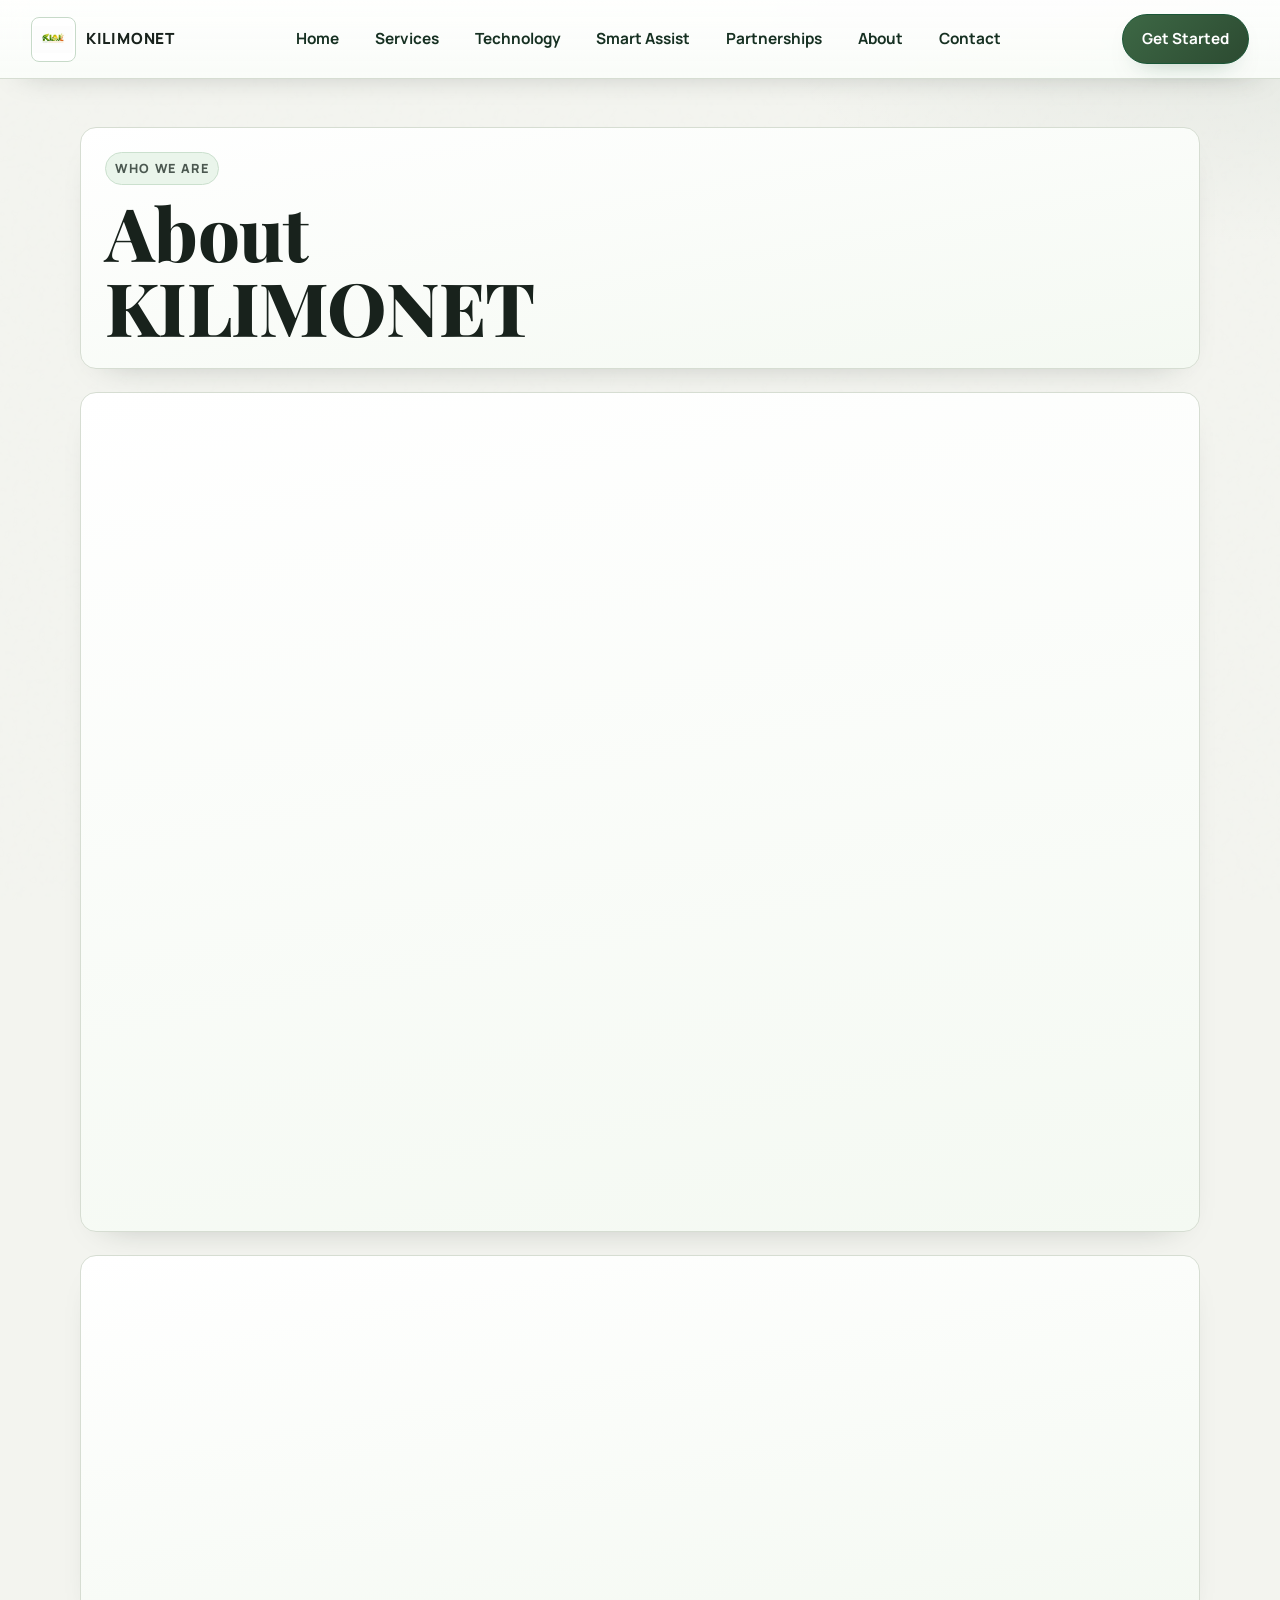
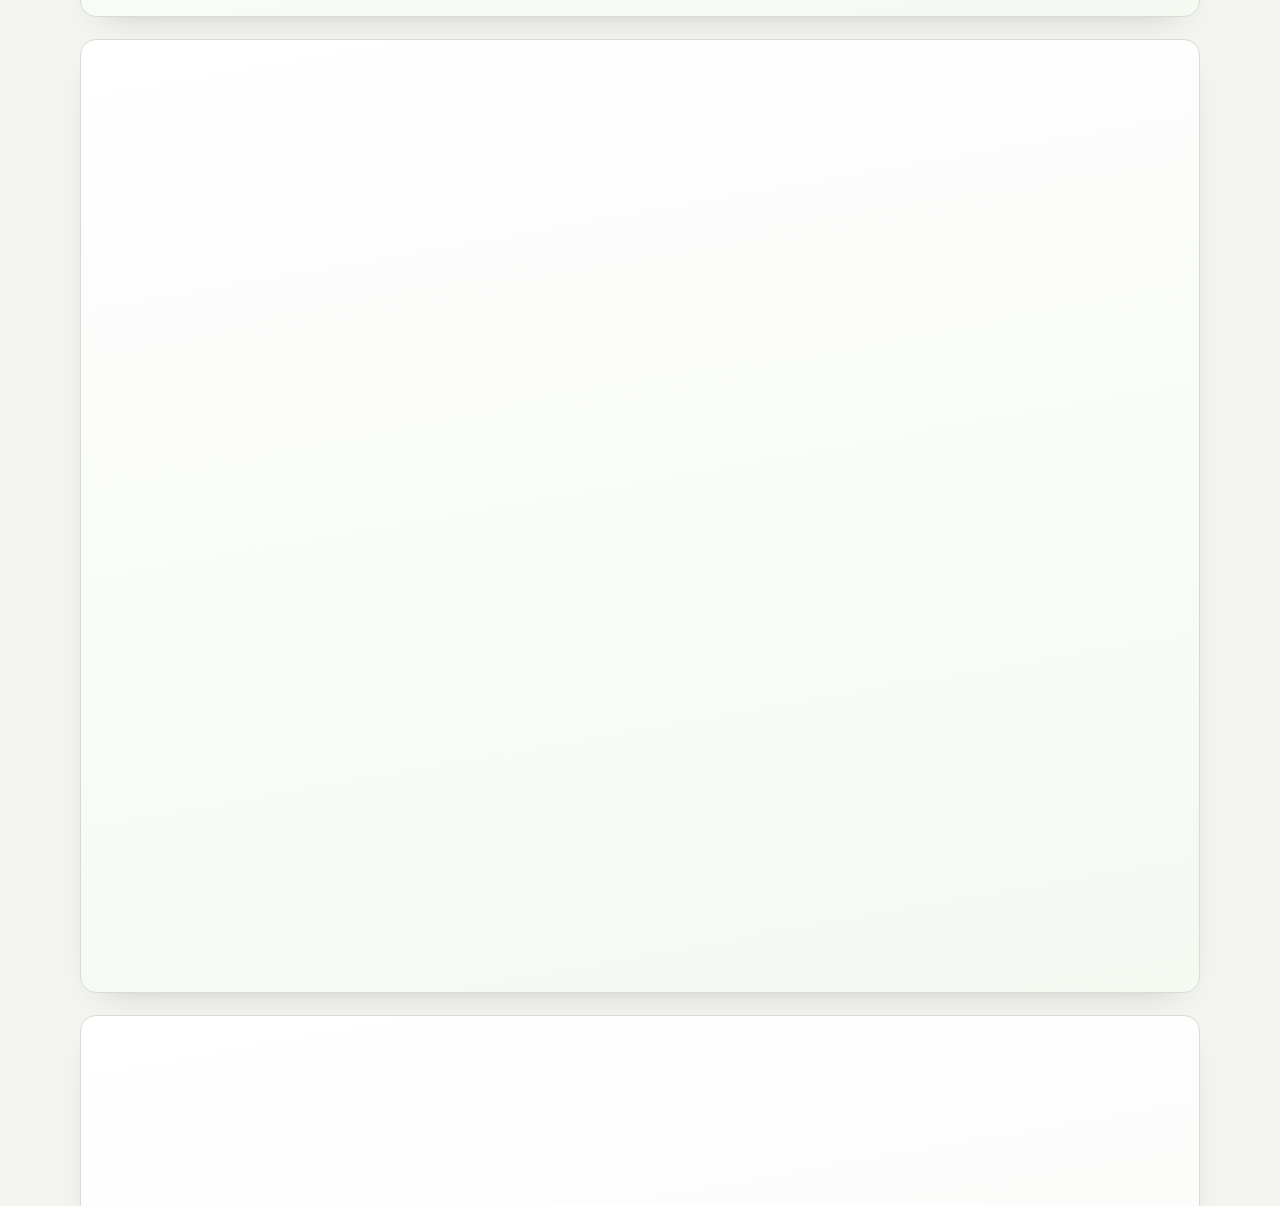
==== commit 62790fbb: "smart assist" ====
--- a/about.html
+++ b/about.html
@@ -36,6 +36,7 @@
       <a href="index.html#top">Home</a>
       <a href="services.html">Services</a>
       <a href="technology.html">Technology</a>
+      <a href="smart-assist.html">Smart Assist</a>
       <a href="partnerships.html">Partnerships</a>
       <a href="about.html">About</a>
       <a href="contact.html">Contact</a>
@@ -154,6 +155,7 @@
           <li><a href="index.html#top">Home</a></li>
           <li><a href="services.html">Services</a></li>
           <li><a href="technology.html">Technology</a></li>
+          <li><a href="smart-assist.html">Smart Assist</a></li>
           <li><a href="partnerships.html">Partnerships</a></li>
           <li><a href="about.html">About</a></li>
           <li><a href="contact.html">Contact</a></li>
